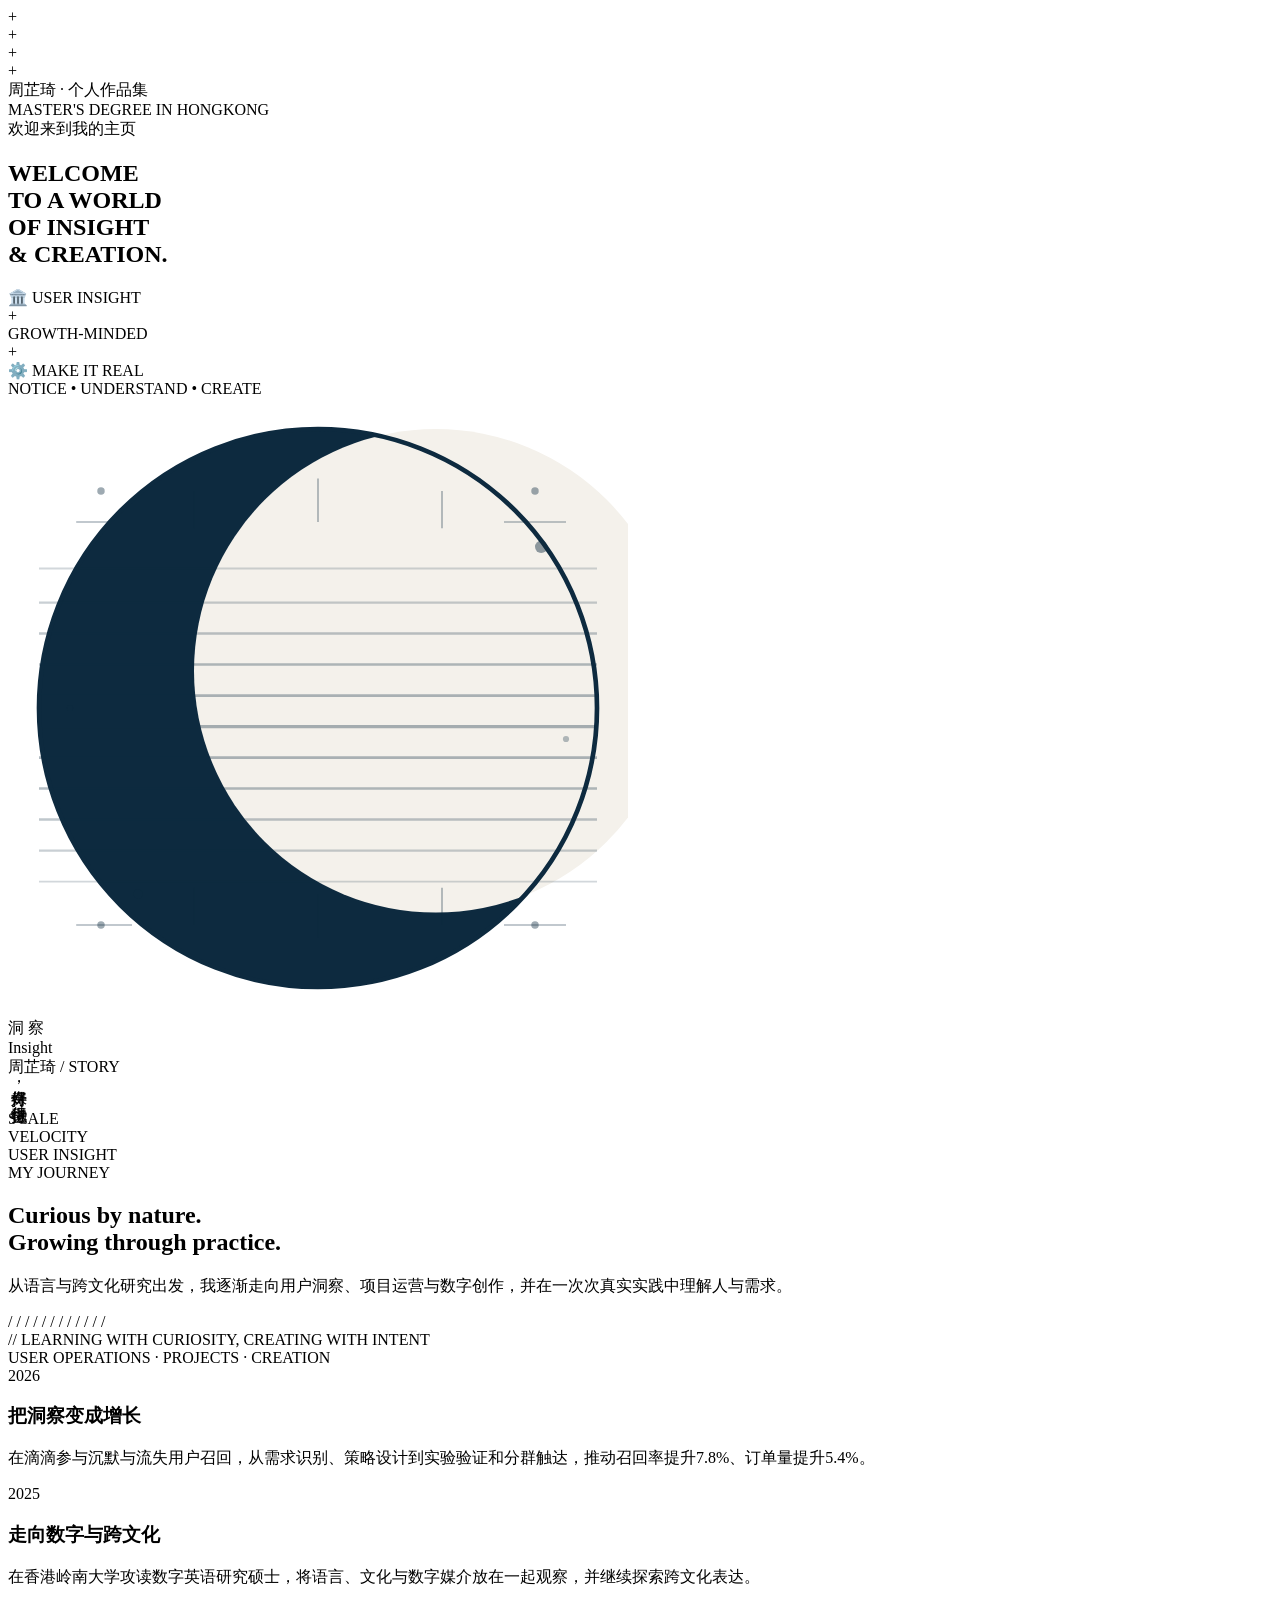
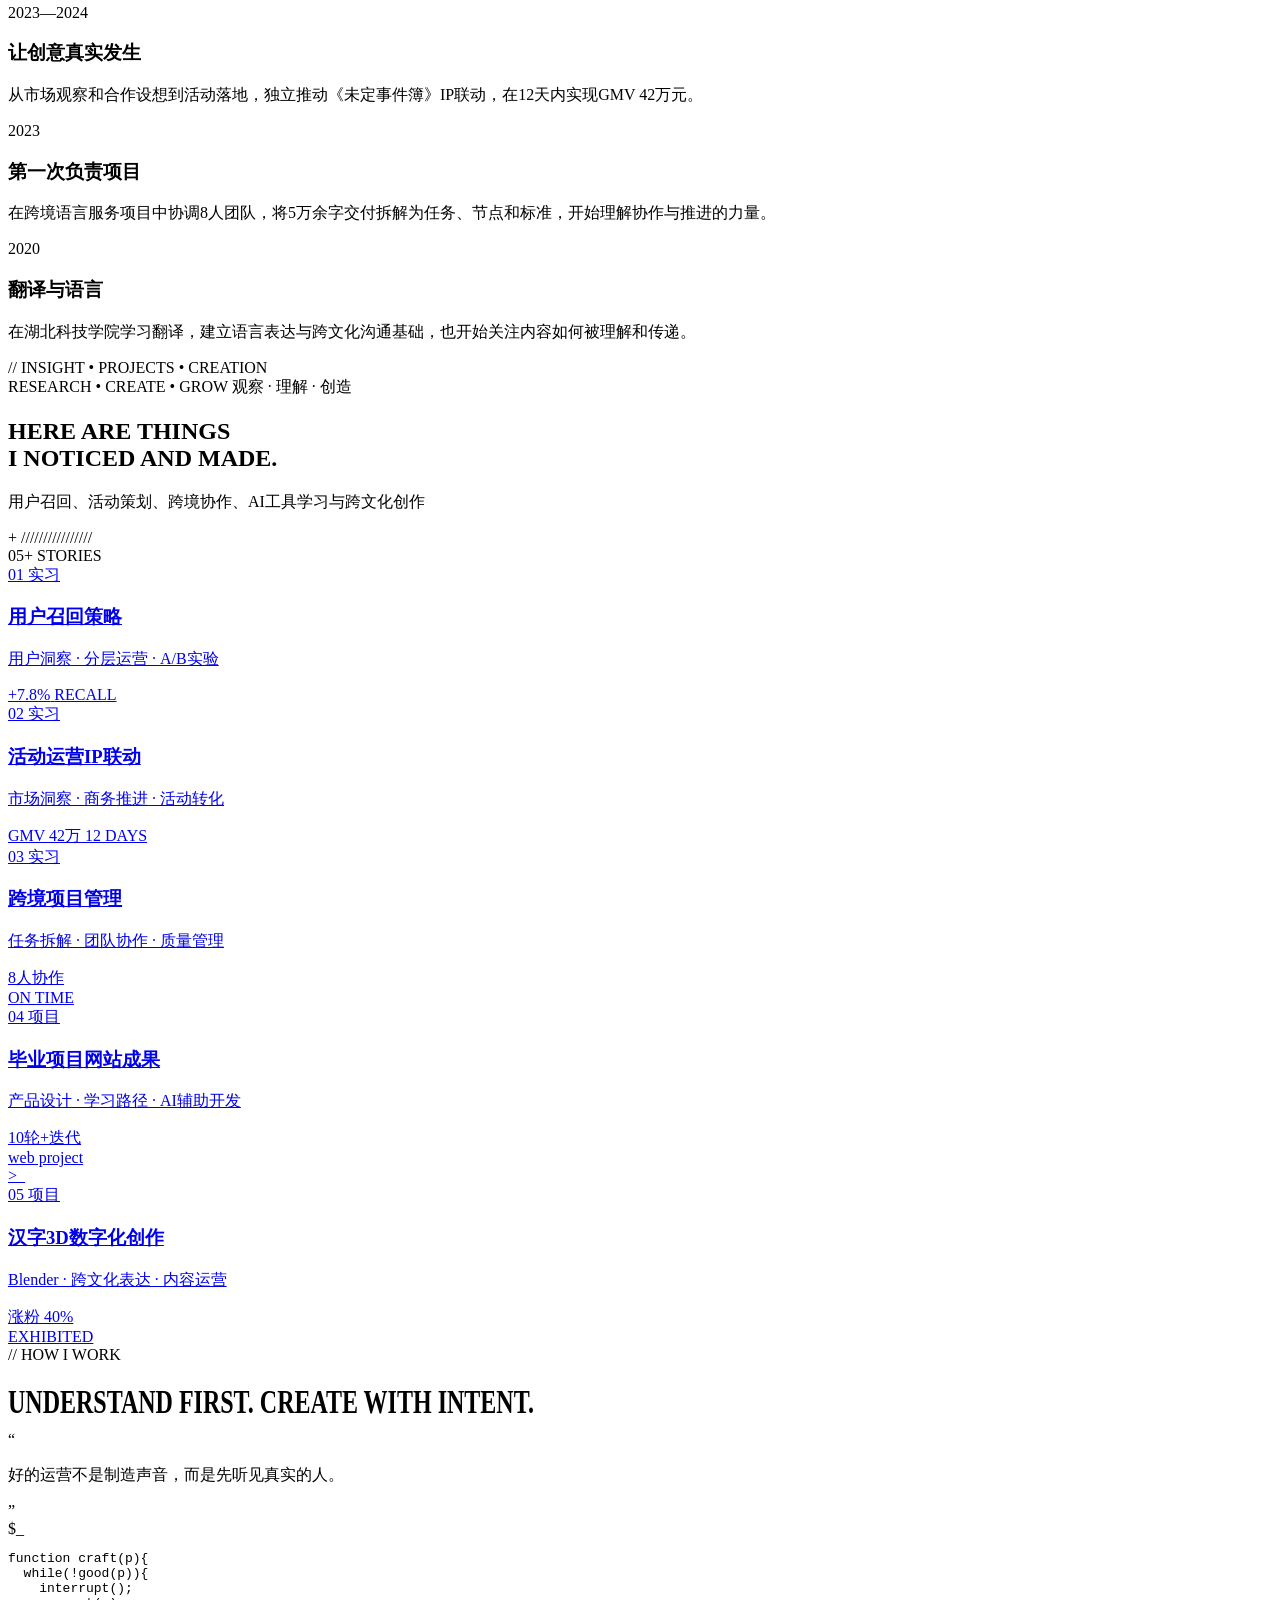
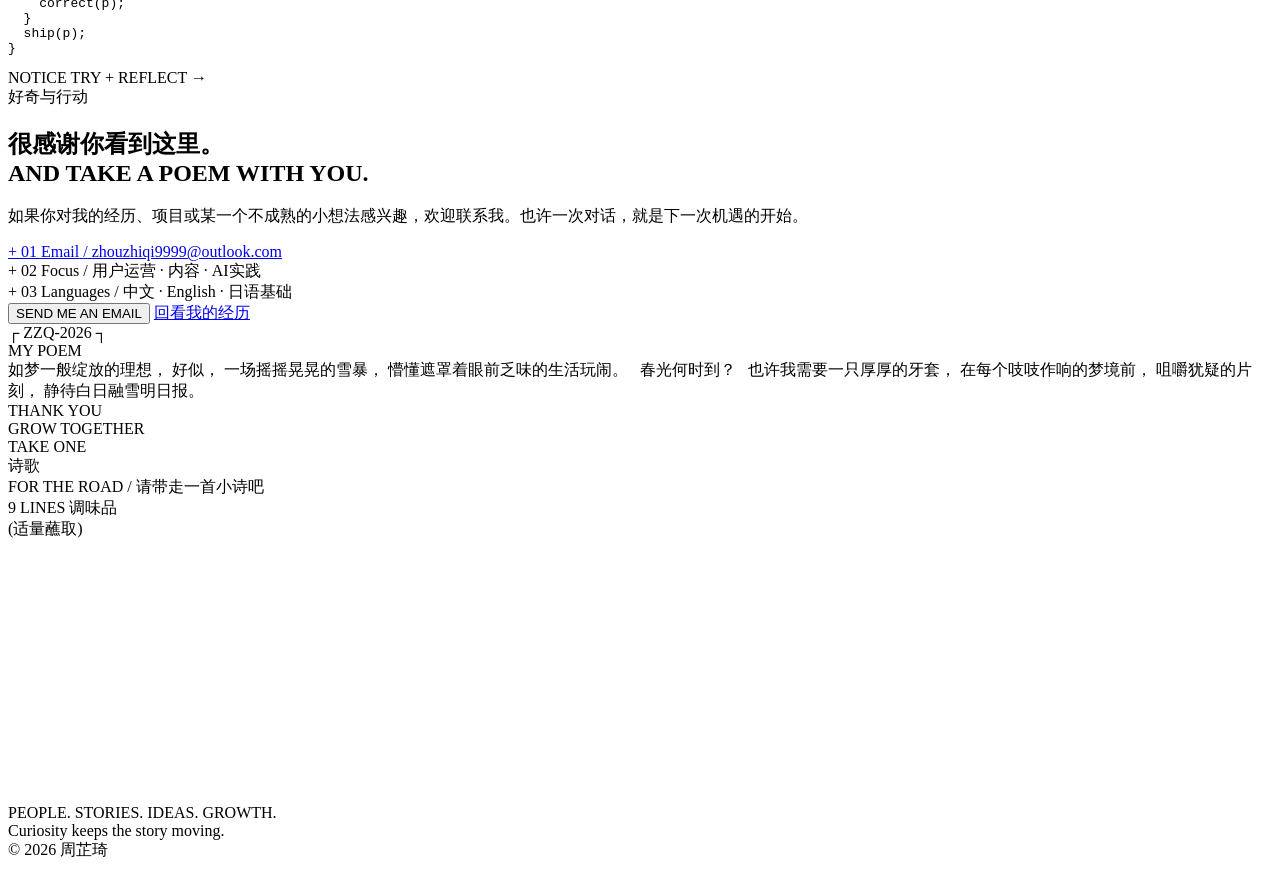
==== index.html @ 0348581f "Add files via upload" ====
﻿<!DOCTYPE html>
<html lang="en">
<head>
    <meta charset="UTF-8">
    <meta name="viewport" content="width=device-width, initial-scale=1.0">
    <title>周芷琦｜个人作品集</title>


    <link rel="stylesheet" href="assets/css/main.css">
</head>
<body class="bg-base text-ink font-mono antialiased overflow-x-hidden">

    <!-- Global Grid Overlay Elements (simulated) -->
    <div class="fixed inset-0 pointer-events-none z-50 overflow-hidden">
        <div class="absolute top-4 left-4 text-secondary/50 text-xs tracking-widest">+</div>
        <div class="absolute top-4 right-4 text-secondary/50 text-xs tracking-widest">+</div>
        <div class="absolute bottom-4 left-4 text-secondary/50 text-xs tracking-widest">+</div>
        <div class="absolute bottom-4 right-4 text-secondary/50 text-xs tracking-widest">+</div>
    </div>

    <!-- Main Container -->
    <main class="max-w-[1440px] mx-auto border-x border-grid relative">

        <!-- ================= HERO SECTION ================= -->
        <section class="relative border-b border-grid flex flex-col" style="min-height: 100vh; min-height: 100dvh;">
            <!-- Top Bar -->
            <header class="flex justify-between items-center py-3 px-6 border-b border-grid text-xs uppercase tracking-widest font-semibold text-ink/70">
                <div class="flex items-center gap-4">
                    <div class="w-3 h-3 bg-secondary"></div>
                    <span>周芷琦 · 个人作品集</span>
                </div>
                <div class="hidden md:flex items-center gap-4">
                    <span>MASTER'S DEGREE IN HONGKONG</span>
                </div>
            </header>

            <div class="flex-1 flex flex-col md:flex-row relative">
                <!-- Left Content -->
                <div class="w-full md:w-3/5 p-8 md:p-16 flex flex-col justify-center relative z-10">
                    <div class="text-accent font-semibold tracking-widest mb-6 border-b-2 border-secondary inline-block pb-1 self-start">
                        欢迎来到我的主页
                    </div>
                    
                    <h1 class="font-sans font-bold text-6xl md:text-7xl lg:text-8xl leading-[0.9] tracking-tight text-ink uppercase mb-8">
                        WELCOME<br>TO A WORLD<br>OF INSIGHT<br>&amp; CREATION.
                    </h1>
                    
                    <p class="text-sm md:text-base max-w-md leading-relaxed font-semibold mb-12">
                        
                    </p>

                    <!-- Stats Row -->
                    <div class="flex flex-wrap gap-4 text-xs font-semibold tracking-widest">
                        <!-- Stat 1 -->
                        <div class="flex items-center gap-2">
                            <div class="relative border border-grid p-3 flex flex-col items-center justify-center min-w-[100px]">
                                <div class="absolute -top-1 -left-1 w-2 h-2 border-t border-l border-ink"></div>
                                <div class="absolute -bottom-1 -right-1 w-2 h-2 border-b border-r border-ink"></div>
                                <span class="text-accent text-lg mb-1 block leading-none">🏛️</span>
                                <span>USER INSIGHT</span>
                            </div>
                            <span class="text-secondary">+</span>
                        </div>
                        <!-- Stat 2 -->
                        <div class="flex items-center gap-2">
                            <div class="relative border border-grid p-3 flex flex-col items-center justify-center min-w-[100px]">
                                <div class="absolute -top-1 -left-1 w-2 h-2 border-t border-l border-ink"></div>
                                <div class="absolute -bottom-1 -right-1 w-2 h-2 border-b border-r border-ink"></div>
                                <iconify-icon icon="solar:cpu-bolt-linear" class="text-accent text-xl mb-1"></iconify-icon>
                                <span>GROWTH-MINDED</span>
                            </div>
                            <span class="text-secondary">+</span>
                        </div>
                        <!-- Stat 3 -->
                        <div class="flex items-center gap-2">
                            <div class="relative border border-grid p-3 flex flex-col items-center justify-center min-w-[100px]">
                                <div class="absolute -top-1 -left-1 w-2 h-2 border-t border-l border-ink"></div>
                                <div class="absolute -bottom-1 -right-1 w-2 h-2 border-b border-r border-ink"></div>
                                <span class="text-accent text-lg mb-1 block leading-none">⚙️</span>
                                <span>MAKE IT REAL</span>
                            </div>
                        </div>
                    </div>
                </div>

                <!-- Right Visual Area (Simulated Illustration) -->
                <div class="w-full md:w-2/5 border-t md:border-t-0 md:border-l border-grid relative overflow-hidden bg-[url('[data-uri]')]">
                    <!-- Right Sidebar Text -->
                    <div class="absolute right-4 top-1/2 -translate-y-1/2 translate-x-1/2 rotate-90 text-xs font-semibold tracking-widest text-ink/50 hidden lg:flex gap-8 items-center whitespace-nowrap z-20">
                        <span>NOTICE</span> • <span>UNDERSTAND</span> • <span>CREATE</span>
                        <div class="w-2 h-2 bg-secondary/50 rotate-45"></div>
                    </div>

                    <!-- 藏蓝月亮 (SVG inline silhouette) -->
                    <div class="absolute inset-0 flex items-center justify-center p-8">
                        <svg xmlns="http://www.w3.org/2000/svg" viewBox="0 0 200 200" style="width: 620px; height: 620px; max-width: 95%; max-height: 90%; display: block;">
                            <!-- 月亮主体：深藏蓝圆形 -->
                            <circle cx="100" cy="100" r="90" fill="#0d2a3f"/>
                            <!-- 月牙缺口：奶白叠加制造剪影效果 -->
                            <circle cx="138" cy="88" r="78" fill="#f4f1eb"/>
                            <!-- 细描边 -->
                            <circle cx="100" cy="100" r="90" fill="none" stroke="#0d2a3f" stroke-width="1.5"/>

                            <!-- === 大量装饰结构线（更密、更有秩序） === -->
                            <!-- 横向主线（粗细分层） -->
                            <line x1="10" y1="55"  x2="190" y2="55"  stroke="#0d2a3f" stroke-width="0.6" opacity="0.18"/>
                            <line x1="10" y1="66"  x2="190" y2="66"  stroke="#0d2a3f" stroke-width="0.7" opacity="0.22"/>
                            <line x1="10" y1="76"  x2="190" y2="76"  stroke="#0d2a3f" stroke-width="0.8" opacity="0.26"/>
                            <line x1="10" y1="86"  x2="190" y2="86"  stroke="#0d2a3f" stroke-width="0.8" opacity="0.3"/>
                            <line x1="10" y1="96"  x2="190" y2="96"  stroke="#0d2a3f" stroke-width="0.9" opacity="0.32"/>
                            <line x1="10" y1="106" x2="190" y2="106" stroke="#0d2a3f" stroke-width="1.0" opacity="0.34"/>
                            <line x1="10" y1="116" x2="190" y2="116" stroke="#0d2a3f" stroke-width="0.9" opacity="0.32"/>
                            <line x1="10" y1="126" x2="190" y2="126" stroke="#0d2a3f" stroke-width="0.8" opacity="0.3"/>
                            <line x1="10" y1="136" x2="190" y2="136" stroke="#0d2a3f" stroke-width="0.8" opacity="0.26"/>
                            <line x1="10" y1="146" x2="190" y2="146" stroke="#0d2a3f" stroke-width="0.7" opacity="0.22"/>
                            <line x1="10" y1="156" x2="190" y2="156" stroke="#0d2a3f" stroke-width="0.6" opacity="0.18"/>

                            <!-- 短切线（打破横线单调，更有结构感） -->
                            <line x1="22"  y1="40"  x2="40"  y2="40"  stroke="#0d2a3f" stroke-width="0.6" opacity="0.25"/>
                            <line x1="160" y1="40"  x2="180" y2="40"  stroke="#0d2a3f" stroke-width="0.6" opacity="0.25"/>
                            <line x1="22"  y1="170" x2="40"  y2="170" stroke="#0d2a3f" stroke-width="0.6" opacity="0.25"/>
                            <line x1="160" y1="170" x2="180" y2="170" stroke="#0d2a3f" stroke-width="0.6" opacity="0.25"/>

                            <!-- 顶部小刻度 -->
                            <line x1="60"  y1="30"  x2="60"  y2="42"  stroke="#0d2a3f" stroke-width="0.6" opacity="0.3"/>
                            <line x1="100" y1="26"  x2="100" y2="40"  stroke="#0d2a3f" stroke-width="0.6" opacity="0.3"/>
                            <line x1="140" y1="30"  x2="140" y2="42"  stroke="#0d2a3f" stroke-width="0.6" opacity="0.3"/>

                            <!-- 底部小刻度 -->
                            <line x1="60"  y1="158" x2="60"  y2="170" stroke="#0d2a3f" stroke-width="0.6" opacity="0.3"/>
                            <line x1="100" y1="160" x2="100" y2="174" stroke="#0d2a3f" stroke-width="0.6" opacity="0.3"/>
                            <line x1="140" y1="158" x2="140" y2="170" stroke="#0d2a3f" stroke-width="0.6" opacity="0.3"/>

                            <!-- 角落小圆点 -->
                            <circle cx="30"  cy="30"  r="1.2" fill="#0d2a3f" opacity="0.4"/>
                            <circle cx="170" cy="30"  r="1.2" fill="#0d2a3f" opacity="0.4"/>
                            <circle cx="30"  cy="170" r="1.2" fill="#0d2a3f" opacity="0.4"/>
                            <circle cx="170" cy="170" r="1.2" fill="#0d2a3f" opacity="0.4"/>

                            <!-- 散落小星 -->
                            <circle cx="172" cy="48"  r="2"   fill="#0d2a3f" opacity="0.45"/>
                            <circle cx="42"  cy="160" r="1.5" fill="#0d2a3f" opacity="0.35"/>
                            <circle cx="20"  cy="100" r="1"   fill="#0d2a3f" opacity="0.3"/>
                            <circle cx="180" cy="110" r="1"   fill="#0d2a3f" opacity="0.3"/>
                        </svg>

                        <!-- Decorative stamp (洞察 / INSIGHT) -->
                        <div class="absolute bottom-12 right-12 border-2 border-accent p-2 bg-base rotate-12 flex flex-col items-center z-10">
                            <span class="text-accent font-sans text-4xl font-bold leading-none mb-1">洞</span>
                            <span class="text-accent font-sans text-4xl font-bold leading-none">察</span>
                            <div class="w-full border-t border-accent mt-2 pt-1 text-[10px] text-center text-secondary uppercase tracking-tighter">Insight</div>
                        </div>
                    </div>
                </div>
        </section>

        <!-- ================= STORY SECTION ================= -->
        <section class="relative border-b border-grid flex flex-col md:flex-row bg-[url('[data-uri]')]">
            
            <!-- Left Header (Vertical) -->
            <div class="hidden lg:flex w-24 border-r border-grid flex-col items-center py-12 relative z-10">
                <div class="w-4 h-4 bg-accent mb-8"></div>
                <div class="text-ink font-semibold tracking-widest text-sm transform -rotate-90 whitespace-nowrap mt-16">
                    周芷琦 / <span class="text-accent">STORY</span>
                </div>
                <!-- Vertical Japanese Text -->
                <div class="absolute left-6 top-64 text-accent font-sans font-bold text-xl tracking-widest" style="writing-mode: vertical-rl; text-orientation: upright;">
                    保持好奇，也保持行动。
                </div>
            </div>

            <!-- Main Content Area -->
            <div class="flex-1 flex flex-col lg:flex-row relative overflow-hidden">
                
                <!-- Huge Background Text (淡灰水印，置底) -->
                <div class="story-watermark absolute bottom-0 left-0 font-sans font-bold text-[15vw] leading-none whitespace-nowrap -mb-8">
                    SCALE<br>VELOCITY<br>USER INSIGHT
                </div>

                <!-- Left Text -->
                <div class="w-full lg:w-1/2 p-8 md:p-16 flex flex-col justify-start relative z-10">
                    <div class="text-secondary font-semibold tracking-widest mb-6 uppercase text-sm">
                        MY JOURNEY
                    </div>
                    <h2 class="font-sans font-bold text-5xl md:text-7xl lg:text-8xl leading-[0.9] tracking-tight text-ink mb-8">
                        Curious by nature.<br>Growing through practice.
                    </h2>
                    <p class="text-sm md:text-base max-w-sm leading-relaxed font-semibold mb-8 text-white">
                        从语言与跨文化研究出发，我逐渐走向用户洞察、项目运营与数字创作，并在一次次真实实践中理解人与需求。
                    </p>
                    <div class="text-secondary tracking-[0.5em] text-lg">
                        / / / / / / / / / / / /
                    </div>
                    
                    <div class="mt-auto pt-24 text-xs font-semibold tracking-widest text-ink/70 uppercase">
                        // LEARNING WITH CURIOSITY, CREATING WITH INTENT
                    </div>
                </div>

                <!-- Right Timeline -->
                <div class="w-full lg:w-1/2 border-t lg:border-t-0 lg:border-l border-grid p-8 md:p-16 relative z-10">
                    
                    <!-- Top Right Nav -->
                    <div class="absolute top-8 right-8 text-xs font-semibold uppercase tracking-widest text-ink/70 hidden md:flex items-center gap-4">
                        USER OPERATIONS · PROJECTS · CREATION
                        <div class="w-4 h-4 bg-secondary"></div>
                    </div>

                    <!-- Timeline Line -->
                    <div class="absolute left-[39px] md:left-[79px] top-16 bottom-16 w-px bg-grid"></div>

                    <div class="flex flex-col gap-12 mt-12 md:mt-0">
                        <!-- Item 1 -->
                        <div class="relative pl-12 md:pl-20">
                            <div class="absolute left-[-5px] md:left-[11px] top-1 w-3 h-3 rounded-full border-2 border-accent bg-base"></div>
                                                        <div class="text-accent text-xs font-semibold tracking-widest mb-1">2026</div>
                            <h3 class="font-sans font-bold text-2xl tracking-tight mb-2">把洞察变成增长</h3>
                            <p class="text-xs max-w-xs leading-relaxed text-ink/80">在滴滴参与沉默与流失用户召回，从需求识别、策略设计到实验验证和分群触达，推动召回率提升7.8%、订单量提升5.4%。</p>
                        </div>
                        
                        <!-- Item 2 -->
                        <div class="relative pl-12 md:pl-20">
                            <div class="absolute left-[-5px] md:left-[11px] top-1 w-3 h-3 rounded-full border-2 border-accent bg-base"></div>
                                                        <div class="text-secondary text-xs font-semibold tracking-widest mb-1">2025</div>
                            <h3 class="font-sans font-bold text-2xl tracking-tight mb-2">走向数字与跨文化</h3>
                            <p class="text-xs max-w-xs leading-relaxed text-ink/80">在香港岭南大学攻读数字英语研究硕士，将语言、文化与数字媒介放在一起观察，并继续探索跨文化表达。</p>
                        </div>

                        <!-- Item 3 -->
                        <div class="relative pl-12 md:pl-20">
                            <div class="absolute left-[-5px] md:left-[11px] top-1 w-3 h-3 rounded-full border-2 border-secondary bg-base"></div>
                                                        <div class="text-secondary text-xs font-semibold tracking-widest mb-1">2023—2024</div>
                            <h3 class="font-sans font-bold text-2xl tracking-tight mb-2">让创意真实发生</h3>
                            <p class="text-xs max-w-xs leading-relaxed text-ink/80">从市场观察和合作设想到活动落地，独立推动《未定事件簿》IP联动，在12天内实现GMV 42万元。</p>
                        </div>

                        <!-- Item 4 -->
                        <div class="relative pl-12 md:pl-20">
                            <div class="absolute left-[-5px] md:left-[11px] top-1 w-3 h-3 rounded-full border-2 border-secondary bg-base"></div>
                                                        <div class="text-secondary text-xs font-semibold tracking-widest mb-1">2023</div>
                            <h3 class="font-sans font-bold text-2xl tracking-tight mb-2">第一次负责项目</h3>
                            <p class="text-xs max-w-xs leading-relaxed text-ink/80">在跨境语言服务项目中协调8人团队，将5万余字交付拆解为任务、节点和标准，开始理解协作与推进的力量。</p>
                        </div>
                        
                        <!-- Item 5 -->
                        <div class="relative pl-12 md:pl-20 pb-8">
                            <div class="absolute left-[-5px] md:left-[11px] top-1 w-3 h-3 rounded-full border-2 border-secondary bg-base"></div>
                            <div class="absolute left-[0px] md:left-[16px] bottom-0 w-2 h-2 border-b border-r border-grid transform rotate-45"></div>
                                                        <div class="text-secondary text-xs font-semibold tracking-widest mb-1">2020</div>
                            <h3 class="font-sans font-bold text-2xl tracking-tight mb-2">翻译与语言</h3>
                            <p class="text-xs max-w-xs leading-relaxed text-ink/80">在湖北科技学院学习翻译，建立语言表达与跨文化沟通基础，也开始关注内容如何被理解和传递。</p>
                        </div>
                    </div>
                </div>
            </div>
        </section>

        <!-- ================= WORK SECTION ================= -->
        <section id="timeline" class="relative border-b border-grid flex flex-col p-8 md:p-16 overflow-hidden">
            
            <!-- Top Header -->
            <header class="flex justify-between items-center mb-12 text-xs font-semibold uppercase tracking-widest border-b border-grid pb-4">
                <div class="flex items-center gap-4">
                    <div class="w-3 h-3 bg-accent"></div>
                    <span>// INSIGHT • PROJECTS • CREATION</span>
                </div>
                <div class="hidden md:flex flex-col items-end gap-1">
                    <span>RESEARCH • CREATE • GROW</span>
                    <span class="text-[10px] tracking-normal">观察 · 理解 · 创造</span>
                </div>
            </header>

            <div class="flex flex-col lg:flex-row relative z-10">
                
                <!-- Title Area -->
                <div class="w-full lg:w-1/2 pr-8 mb-12 lg:mb-0">
                    <h2 class="font-sans font-bold text-6xl md:text-8xl leading-[0.85] tracking-tight text-ink uppercase mb-6 relative">
                        HERE ARE THINGS<br>I NOTICED AND MADE.
                    </h2>
                    <p class="text-sm font-semibold max-w-sm leading-relaxed mb-6">
                        用户召回、活动策划、跨境协作、AI工具学习与跨文化创作
                    </p>
                    <div class="text-accent tracking-[0.2em] text-sm font-bold">
                        + ////////////////
                    </div>
                </div>

                <!-- Giant Background Number (淡灰置底，水印效果) -->
                <div class="story-watermark absolute right-0 top-0 font-sans font-bold text-[20vw] leading-none uppercase tracking-tighter select-none pointer-events-none translate-x-1/4 -translate-y-1/4">
                    05+
                    <span class="block text-[8vw] mt-[-4vw]">STORIES</span>
                </div>

                <!-- Project List -->
                <div class="w-full lg:w-1/2 flex flex-col gap-4 relative z-20 pt-8">
                    
                    <!-- Project 1 -->
                    <a href="pages/project-01.html" class="block"><article class="flex border border-ink bg-base relative hover:-translate-y-1 transition-transform shadow-[4px_4px_0px_rgba(26,26,26,1)] hover:bg-grid/5 transition-colors cursor-pointer">
                        <!-- Number Tab -->
                        <div class="bg-accent text-onAccent flex flex-col items-center py-3 px-2 border-r border-ink w-12">
                            <span class="font-sans font-bold text-xl leading-none">01</span>
                            <span class="text-[8px] transform -rotate-90 mt-8 whitespace-nowrap tracking-widest opacity-80">实习</span>
                        </div>
                        <!-- Body -->
                        <div class="p-4 flex-1 flex items-center justify-between">
                            <div class="flex items-center gap-4">
                                <iconify-icon icon="solar:users-group-rounded-linear" class="text-accent text-4xl"></iconify-icon>
                                <div>
                                    <h3 class="text-accent font-sans font-bold text-base tracking-tight">用户召回策略</h3>
                                    <p class="text-accent text-xs font-semibold">用户洞察 · 分层运营 · A/B实验</p>
                                </div>
                            </div>
                            <!-- Badge -->
                            <div class="hidden sm:flex flex-col items-center justify-center border-2 border-dashed border-accent rounded-full w-16 h-16 text-accent bg-base z-10">
                                <span class="font-sans font-bold text-base leading-none">+7.8%</span>
                                <span class="text-[8px] tracking-widest mt-1">RECALL</span>
                            </div>
                        </div>
                    </article></a>

                    <!-- Project 2 -->
                    <a href="pages/project-02.html" class="block"><article class="flex border border-ink bg-base relative ml-0 sm:ml-12 hover:-translate-y-1 transition-transform shadow-[4px_4px_0px_rgba(26,26,26,1)] hover:bg-grid/5 transition-colors cursor-pointer">
                        <div class="bg-secondary text-onAccent flex flex-col items-center py-3 px-2 border-r border-ink w-12">
                            <span class="font-sans font-bold text-xl leading-none">02</span>
                            <span class="text-[8px] transform -rotate-90 mt-8 whitespace-nowrap tracking-widest opacity-80">实习</span>
                        </div>
                        <div class="p-4 flex-1 flex items-center justify-between">
                            <div class="flex items-center gap-4">
                                <div class="w-10 h-10 border-2 border-secondary grid grid-cols-3 gap-0.5 p-0.5">
                                    <div class="bg-secondary"></div><div class="bg-secondary"></div><div></div>
                                    <div class="bg-secondary"></div><div class="bg-secondary"></div><div class="bg-secondary"></div>
                                    <div></div><div class="bg-secondary"></div><div></div>
                                </div>
                                <div>
                                    <h3 class="text-secondary font-sans font-bold text-base tracking-tight">活动运营IP联动</h3>
                                    <p class="text-secondary text-xs font-semibold">市场洞察 · 商务推进 · 活动转化</p>
                                </div>
                            </div>
                            <!-- Badge -->
                            <div class="hidden sm:flex flex-col items-center justify-center border-2 border-dashed border-secondary rounded-full w-16 h-16 text-secondary bg-base z-10">
                                <span class="font-sans font-bold text-sm leading-none">GMV 42万</span>
                                <span class="text-[8px] tracking-widest mt-1">12 DAYS</span>
                            </div>
                        </div>
                    </article></a>

                    <!-- Project 3 -->
                    <a href="pages/project-03.html" class="block"><article class="flex border border-ink bg-base relative hover:-translate-y-1 transition-transform shadow-[4px_4px_0px_rgba(26,26,26,1)] hover:bg-grid/5 transition-colors cursor-pointer">
                        <div class="bg-[#0b3b8c] text-onAccent flex flex-col items-center py-3 px-2 border-r border-ink w-12">
                            <span class="font-sans font-bold text-xl leading-none">03</span>
                            <span class="text-[8px] transform -rotate-90 mt-8 whitespace-nowrap tracking-widest opacity-80">实习</span>
                        </div>
                        <div class="p-4 flex-1 flex items-center justify-between">
                            <div class="flex items-center gap-4">
                                <div class="relative">
                                    <iconify-icon icon="solar:monument-linear" class="text-[#0b3b8c] text-4xl"></iconify-icon>
                                </div>
                                <div>
                                    <h3 class="text-[#0b3b8c] font-sans font-bold text-base tracking-tight">跨境项目管理</h3>
                                    <p class="text-[#0b3b8c] text-xs font-semibold">任务拆解 · 团队协作 · 质量管理</p>
                                </div>
                            </div>
                            <!-- Badges -->
                            <div class="hidden sm:flex flex-col gap-1">
                                <div class="hidden sm:block border border-[#0b3b8c] text-[#0b3b8c] p-1 text-[10px] bg-base text-center">
                                    8人协作
                                </div>
                                <div class="hidden sm:block border border-[#0b3b8c] text-[#0b3b8c] p-1 text-[10px] bg-[#0b3b8c]/10 text-center font-semibold">
                                    ON TIME
                                </div>
                            </div>
                        </div>
                    </article></a>

                    <!-- Project 4 -->
                     <a href="pages/project-04.html" class="block"><article class="flex border border-ink bg-base relative ml-0 sm:ml-8 hover:-translate-y-1 transition-transform shadow-[4px_4px_0px_rgba(26,26,26,1)] hover:bg-grid/5 transition-colors cursor-pointer">
                        <div class="bg-accent text-onAccent flex flex-col items-center py-3 px-2 border-r border-ink w-12">
                            <span class="font-sans font-bold text-xl leading-none">04</span>
                            <span class="text-[8px] transform -rotate-90 mt-8 whitespace-nowrap tracking-widest opacity-80">项目</span>
                        </div>
                        <div class="p-4 flex-1 flex items-center justify-between">
                            <div class="flex items-center gap-4">
                                <iconify-icon icon="solar:box-minimalistic-linear" class="text-accent text-4xl"></iconify-icon>
                                <div>
                                    <h3 class="text-accent font-sans font-bold text-base tracking-tight">毕业项目网站成果</h3>
                                    <p class="text-accent text-xs font-semibold">产品设计 · 学习路径 · AI辅助开发</p>
                                </div>
                            </div>
                            <!-- Badges -->
                            <div class="hidden sm:flex flex-col gap-1">
                                <div class="hidden sm:flex border border-accent text-accent text-[10px] font-semibold bg-base">
                                    <div class="p-1 px-2 uppercase">10轮+迭代</div>
                                </div>
                                <div class="hidden sm:flex border border-accent text-accent text-[10px] font-semibold bg-base">
                                    <div class="p-1 px-2 uppercase">web project</div>
                                </div>
                                <div class="hidden sm:flex border border-accent text-accent divide-x divide-accent text-[10px] font-semibold bg-base">
                                    <div class="p-1 px-2 flex items-center bg-accent/10">>_</div>
                                </div>
                            </div>
                        </div>
                    </article></a>

                    <!-- Project 5 -->
                     <a href="pages/project-05.html" class="block"><article class="flex border border-ink bg-base relative hover:-translate-y-1 transition-transform shadow-[4px_4px_0px_rgba(26,26,26,1)] w-full sm:w-5/6 hover:bg-grid/5 transition-colors cursor-pointer">
                        <div class="bg-[#2b6b6b] text-onAccent flex flex-col items-center py-3 px-2 border-r border-ink w-12">
                            <span class="font-sans font-bold text-xl leading-none">05</span>
                            <span class="text-[8px] transform -rotate-90 mt-8 whitespace-nowrap tracking-widest opacity-80">项目</span>
                        </div>
                        <div class="p-4 flex-1 flex items-center justify-between">
                            <div class="flex items-center gap-4">
                                <div class="bg-[#2b6b6b] text-onAccent rounded-full w-10 h-10 flex items-center justify-center">
                                    <iconify-icon icon="solar:plane-linear" class="text-xl"></iconify-icon>
                                </div>
                                <div>
                                    <h3 class="text-[#2b6b6b] font-sans font-bold text-base tracking-tight">汉字3D数字化创作</h3>
                                    <p class="text-[#2b6b6b] text-xs font-semibold">Blender · 跨文化表达 · 内容运营</p>
                                </div>
                            </div>
                            <!-- Badges -->
                            <div class="hidden sm:flex flex-col gap-1">
                                <div class="hidden sm:flex border border-[#2b6b6b] text-[#2b6b6b] p-1 text-[10px] bg-base text-center font-semibold">
                                    涨粉 40%
                                </div>
                                <div class="hidden sm:flex border border-[#2b6b6b] text-[#2b6b6b] p-1 text-[10px] bg-[#2b6b6b]/10 text-center font-semibold">
                                    EXHIBITED
                                </div>
                            </div>
                        </div>
                    </article></a>
                </div>
            </div>
        </section>

        <!-- ================= PHILOSOPHY SECTION ================= -->
        <section class="relative border-b border-grid flex flex-col pt-16 overflow-hidden">
            
            <div class="px-8 md:px-16 relative z-10 flex flex-col items-center text-center">
                <div class="text-accent font-semibold tracking-widest mb-4 uppercase text-xs">
                    // HOW I WORK
                </div>
                
                <!-- Tall Headline Construction -->
                <div class="w-full flex justify-center mb-8">
                   <h2 class="font-sans font-bold text-6xl md:text-[8rem] leading-[0.8] tracking-tighter text-ink uppercase flex flex-col" style="transform: scaleY(1.4); transform-origin: top center;">
                        <span>UNDERSTAND FIRST.</span>
                        <span>CREATE WITH INTENT.</span>
                    </h2>
                </div>

                <div class="flex items-start gap-4 mt-16 md:mt-24 mb-16 max-w-xl text-left bg-base p-4 border border-grid border-dashed relative z-20 shadow-sm">
                    <span class="text-accent text-4xl font-sans font-bold leading-none select-none">“</span>
                    <p class="text-sm md:text-base font-semibold leading-relaxed pt-2 text-accent">
                        好的运营不是制造声音，而是先听见真实的人。
                    </p>
                    <span class="text-accent text-4xl font-sans font-bold leading-none self-end select-none">”</span>
                </div>
            </div>

            <!-- Visual Divider (simulating conveyor belt/factory) -->
            <div class="w-full h-32 border-y border-grid bg-grid/10 relative flex items-center justify-around overflow-hidden px-4 md:px-16">
                 <!-- Belt Elements -->
                 <div class="absolute left-0 right-0 top-1/2 h-px bg-ink/30 border-dashed border-b border-ink/30"></div>
                 <div class="absolute left-0 right-0 bottom-4 flex justify-between px-8 text-secondary">
                     <iconify-icon icon="solar:record-circle-linear"></iconify-icon>
                     <iconify-icon icon="solar:record-circle-linear"></iconify-icon>
                     <iconify-icon icon="solar:record-circle-linear"></iconify-icon>
                     <iconify-icon icon="solar:record-circle-linear"></iconify-icon>
                     <iconify-icon icon="solar:record-circle-linear"></iconify-icon>
                 </div>

                 <!-- Items on belt -->
                 <div class="w-20 h-20 bg-ink text-base flex items-center justify-center border-2 border-ink rounded-sm z-10 shadow-lg -rotate-6">
                     <span class="font-mono text-xl">$_</span>
                 </div>
                 <div class="w-24 h-28 bg-base text-ink flex items-center justify-center border border-ink z-10 shadow-lg p-2 text-[8px] rotate-3 text-left">
                     <pre><code>function craft(p){
  while(!good(p)){
    interrupt();
    correct(p);
  }
  ship(p);
}</code></pre>
                 </div>
                 <div class="w-24 h-24 bg-base border border-ink grid place-items-center z-10 shadow-lg -rotate-2 relative">
                     <div class="absolute inset-0 bg-[url('[data-uri]')]"></div>
                     <iconify-icon icon="solar:pen-linear" class="text-secondary text-3xl relative z-10"></iconify-icon>
                 </div>
                 <div class="w-32 h-40 bg-base border-2 border-ink z-10 shadow-lg rotate-6 flex flex-col p-4 relative">
                     <span class="text-ink font-sans font-bold text-lg mb-2">NOTICE</span>
                     <span class="text-ink font-sans font-bold text-lg mb-2">TRY <span class="text-secondary">+</span></span>
                     <span class="text-ink font-sans font-bold text-lg">REFLECT <span class="text-accent">→</span></span>
                     <div class="absolute right-2 top-2 text-accent text-xs transform rotate-90 origin-right">好奇与行动</div>
                 </div>
            </div>

            <!-- Principles Grid -->
            
        </section>

        <!-- ================= FOOTER / CTA SECTION ================= -->
        <section class="relative flex flex-col flex-1 bg-[url('[data-uri]')]">
            
            <header class="flex justify-between items-center py-4 px-6 border-b border-grid text-xs font-semibold uppercase tracking-widest text-ink/70">
                <div class="flex items-center gap-4">
                    <div class="w-3 h-3 bg-secondary"></div>
                    
                </div>
                <iconify-icon icon="solar:target-linear" class="text-base text-ink"></iconify-icon>
            </header>

            <div class="flex flex-col lg:flex-row flex-1 p-8 md:p-16 relative">
                
                <!-- Left Content -->
                <div class="w-full lg:w-1/2 flex flex-col justify-center relative z-20">
                    <h2 class="font-sans font-bold text-5xl md:text-7xl lg:text-8xl leading-[0.9] tracking-tight mb-8">
                        <span class="text-ink">很感谢你看到这里。</span><br>
                        <span class="text-accent">AND TAKE A POEM WITH YOU.</span>
                    </h2>
                    
                    <p class="text-sm font-semibold max-w-md leading-relaxed mb-12">
                        如果你对我的经历、项目或某一个不成熟的小想法感兴趣，欢迎联系我。也许一次对话，就是下一次机遇的开始。
                    </p>

                    <!-- Terminal-like Links List -->
                    <div class="flex flex-col border-y border-grid py-4 mb-12 w-full max-w-md">
                        
                        <a href="mailto:zhouzhiqi9999@outlook.com" class="flex items-center group py-3 border-b border-grid/50 hover:bg-grid/5 transition-colors">
                            <span class="text-secondary w-8">+</span>
                            <span class="text-secondary font-sans font-bold w-12">01</span>
                            <span class="w-32 font-semibold">Email</span>
                            <span class="text-ink/30 px-4">/</span>
                            <span class="text-secondary font-semibold group-hover:text-accent transition-colors flex-1">zhouzhiqi9999@outlook.com</span>
                            <iconify-icon icon="solar:arrow-right-up-linear" class="ml-auto text-ink/50 group-hover:text-accent"></iconify-icon>
                        </a>
                        
                        <div class="flex items-center py-3 border-b border-grid/50">
                            <span class="text-secondary w-8">+</span>
                            <span class="text-secondary font-sans font-bold w-12">02</span>
                            <span class="w-32 font-semibold">Focus</span>
                            <span class="text-ink/30 px-4">/</span>
                            <span class="text-secondary font-semibold flex-1">用户运营 · 内容 · AI实践</span>
                        </div>

                        <div class="flex items-center py-3">
                            <span class="text-secondary w-8">+</span>
                            <span class="text-secondary font-sans font-bold w-12">03</span>
                            <span class="w-32 font-semibold">Languages</span>
                            <span class="text-ink/30 px-4">/</span>
                            <span class="text-secondary font-semibold flex-1">中文 · English · 日语基础</span>
                        </div>

                    </div>

                    <!-- CTA Actions -->
                    <div class="flex flex-col sm:flex-row items-center gap-8">
                        <button class="bg-accent text-onAccent px-8 py-4 font-sans font-bold tracking-widest text-sm hover:bg-ink transition-colors flex items-center gap-4 group w-full sm:w-auto justify-center">
                            SEND ME AN EMAIL
                            <iconify-icon icon="solar:arrow-right-linear" class="text-xl group-hover:translate-x-1 transition-transform"></iconify-icon>
                        </button>
                        <a href="#timeline" class="text-ink font-semibold tracking-wide border-b-2 border-accent pb-1 hover:text-accent transition-colors flex items-center gap-2">
                            回看我的经历
                            <iconify-icon icon="solar:arrow-right-up-linear"></iconify-icon>
                        </a>
                    </div>
                </div>

                <!-- Right Visuals (Simulated Graphic Composition) -->
                <div class="group w-full lg:w-1/2 flex items-end justify-end mt-16 lg:mt-0 relative z-10" style="min-height: 480px;">
                    
                    <div class="absolute top-0 right-0 border border-grid p-4 text-[10px] text-ink/50 tracking-widest hidden lg:block">
                        ┌ ZZQ-2026 ┐
                    </div>

                    <!-- Receipt Placeholder (彩蛋：默认藏在 carton 底下，hover 时滑出) -->
                    <div class="poem-easter-egg w-48 bg-[#fdfaf5] border border-ink shadow-sm p-4 absolute flex flex-col text-[10px] uppercase font-mono">
                         <div class="text-center font-bold border-b border-dashed border-ink pb-2 mb-4">MY POEM</div>
                         <div class="flex flex-col gap-y-1 text-[10px] uppercase font-mono leading-snug mb-4 text-left">
                            <span>如梦一般绽放的理想，</span>
                            <span>好似，</span>
                            <span>一场摇摇晃晃的雪暴，</span>
                            <span>懵懂遮罩着眼前乏味的生活玩闹。</span>
                            <span>&nbsp;</span>
                            <span>春光何时到？</span>
                            <span>&nbsp;</span>
                            <span>也许我需要一只厚厚的牙套，</span>
                            <span>在每个吱吱作响的梦境前，</span>
                            <span>咀嚼犹疑的片刻，</span>
                            <span>静待白日融雪明日报。</span>
                        </div>
                         <div class="text-center text-[8px] leading-tight opacity-70">
                             THANK YOU<br>GROW TOGETHER
                         </div>
                    </div>

                    <!-- Tea Carton Placeholder Box (贴右，盖住 receipt 彩蛋) -->
                    <div class="w-64 h-96 border-2 border-ink bg-[#e6ded3] relative shadow-[-10px_10px_0px_rgba(26,26,26,0.1)] flex flex-col items-center justify-start p-6 rotate-2 z-30 mr-8">
                         <!-- Top folds -->
                         <div class="absolute -top-6 left-[-2px] right-[-2px] h-6 border-2 border-ink bg-[#e6ded3] transform origin-bottom skew-x-[20deg] border-b-0"></div>
                         
                         <div class="text-xs font-bold tracking-widest uppercase border border-ink px-2 py-1 bg-base inline-flex items-center gap-1 mb-4">
                             <iconify-icon icon="solar:arrow-left-linear"></iconify-icon> TAKE ONE
                         </div>
                         <div class="font-sans font-bold text-5xl text-[#2c3e2e] tracking-tighter mb-2">诗歌</div>
                         <div class="text-[10px] font-bold tracking-widest uppercase text-[#2c3e2e] border-b border-[#2c3e2e] pb-1 w-full text-center mb-8">
                             FOR THE ROAD / 请带走一首小诗吧
                         </div>
                         
                         <!-- Simulated illustration circle -->
                         <div class="w-32 h-32 rounded-full border border-ink flex items-center justify-center relative overflow-hidden mb-auto mt-4">
                             <div class="absolute bottom-0 w-full h-1/2 bg-secondary/10"></div>
                             <div class="w-16 h-16 rounded-full bg-accent relative z-10 -mt-8"></div>
                         </div>
                         
                         <div class="w-full flex justify-between items-end border-t border-ink pt-2 text-[10px]">
                             <span>9 LINES</span>
                             <span class="border border-ink p-1">调味品<br>(适量蘸取)</span>
                         </div>
                    </div>

                </div>
            </div>

            <!-- Absolute Bottom Footer -->
            <footer class="border-t border-grid py-4 px-6 flex justify-between items-center text-[10px] font-semibold uppercase tracking-widest text-ink bg-base z-30">
                <div class="flex items-center gap-2">
                    <div class="w-2 h-2 bg-secondary"></div>
                    <span>PEOPLE. STORIES. IDEAS. GROWTH.</span>
                </div>
                <div class="hidden sm:block text-accent">
                    Curiosity keeps the story moving.
                </div>
                <div class="flex items-center gap-4">
                    <span>© 2026 周芷琦</span>
                    <div class="w-2 h-2 bg-secondary"></div>
                </div>
            </footer>
        </section>

    </main>

    
    <script src="assets/js/iconify.js"></script>
    <script src="assets/js/tailwind-config.js"></script>
    
    <script>
        // main.js — 页面交互逻辑留在这里（比如导航跳转、二级页面加载）
    </script>
    <script src="assets/js/vendor.js"></script>
</body>
</html>
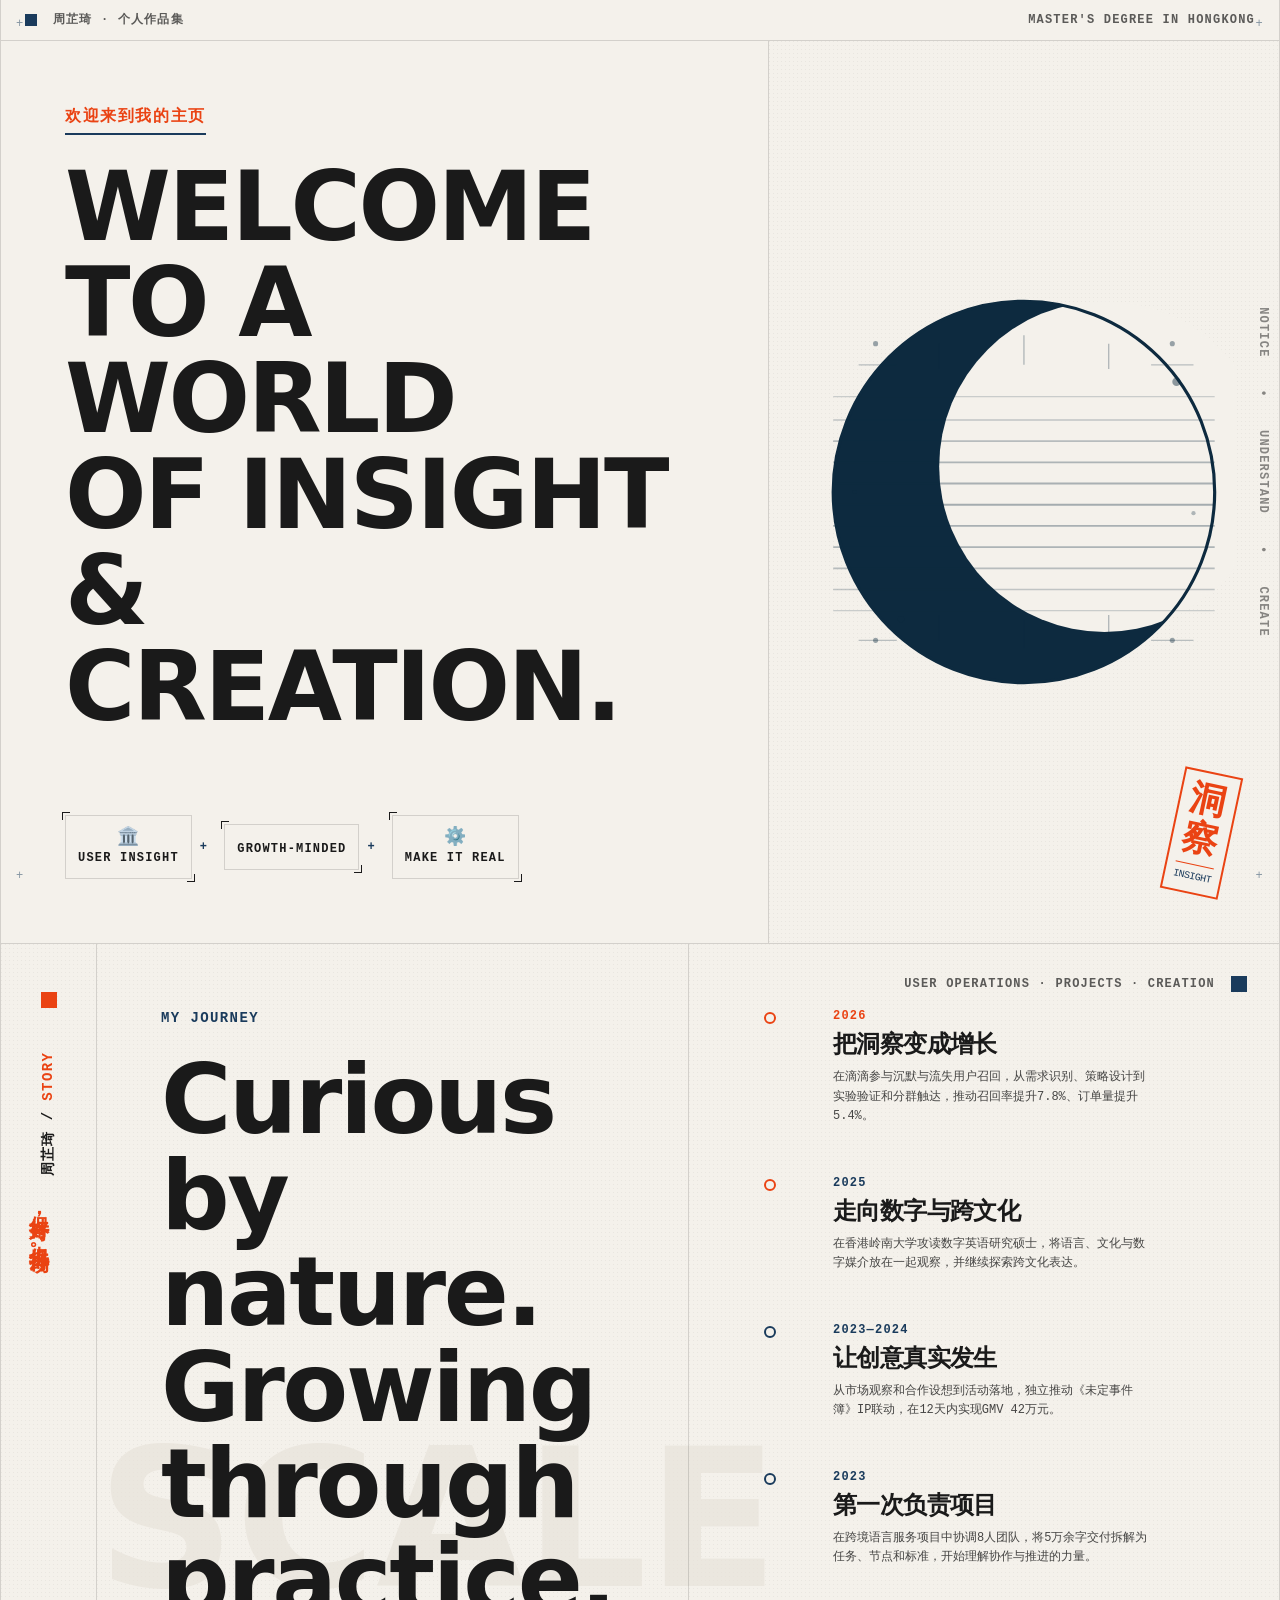
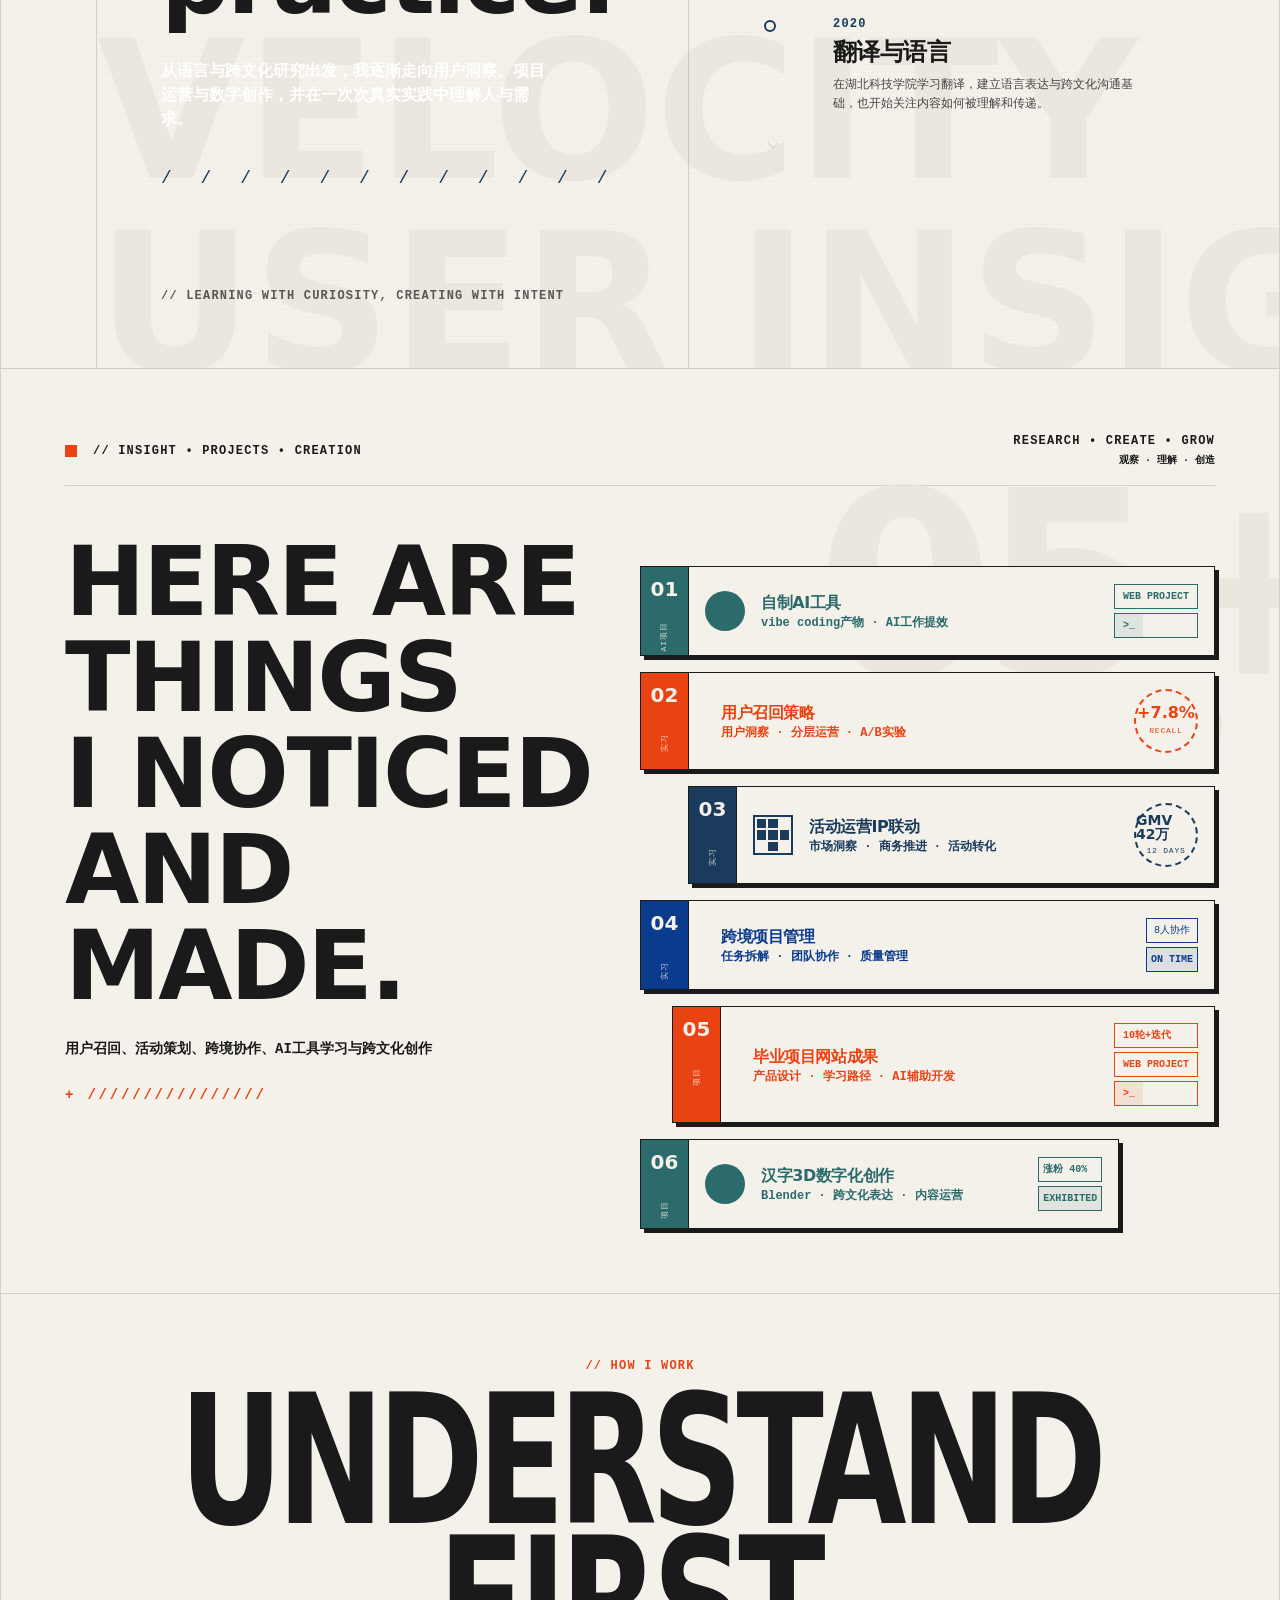
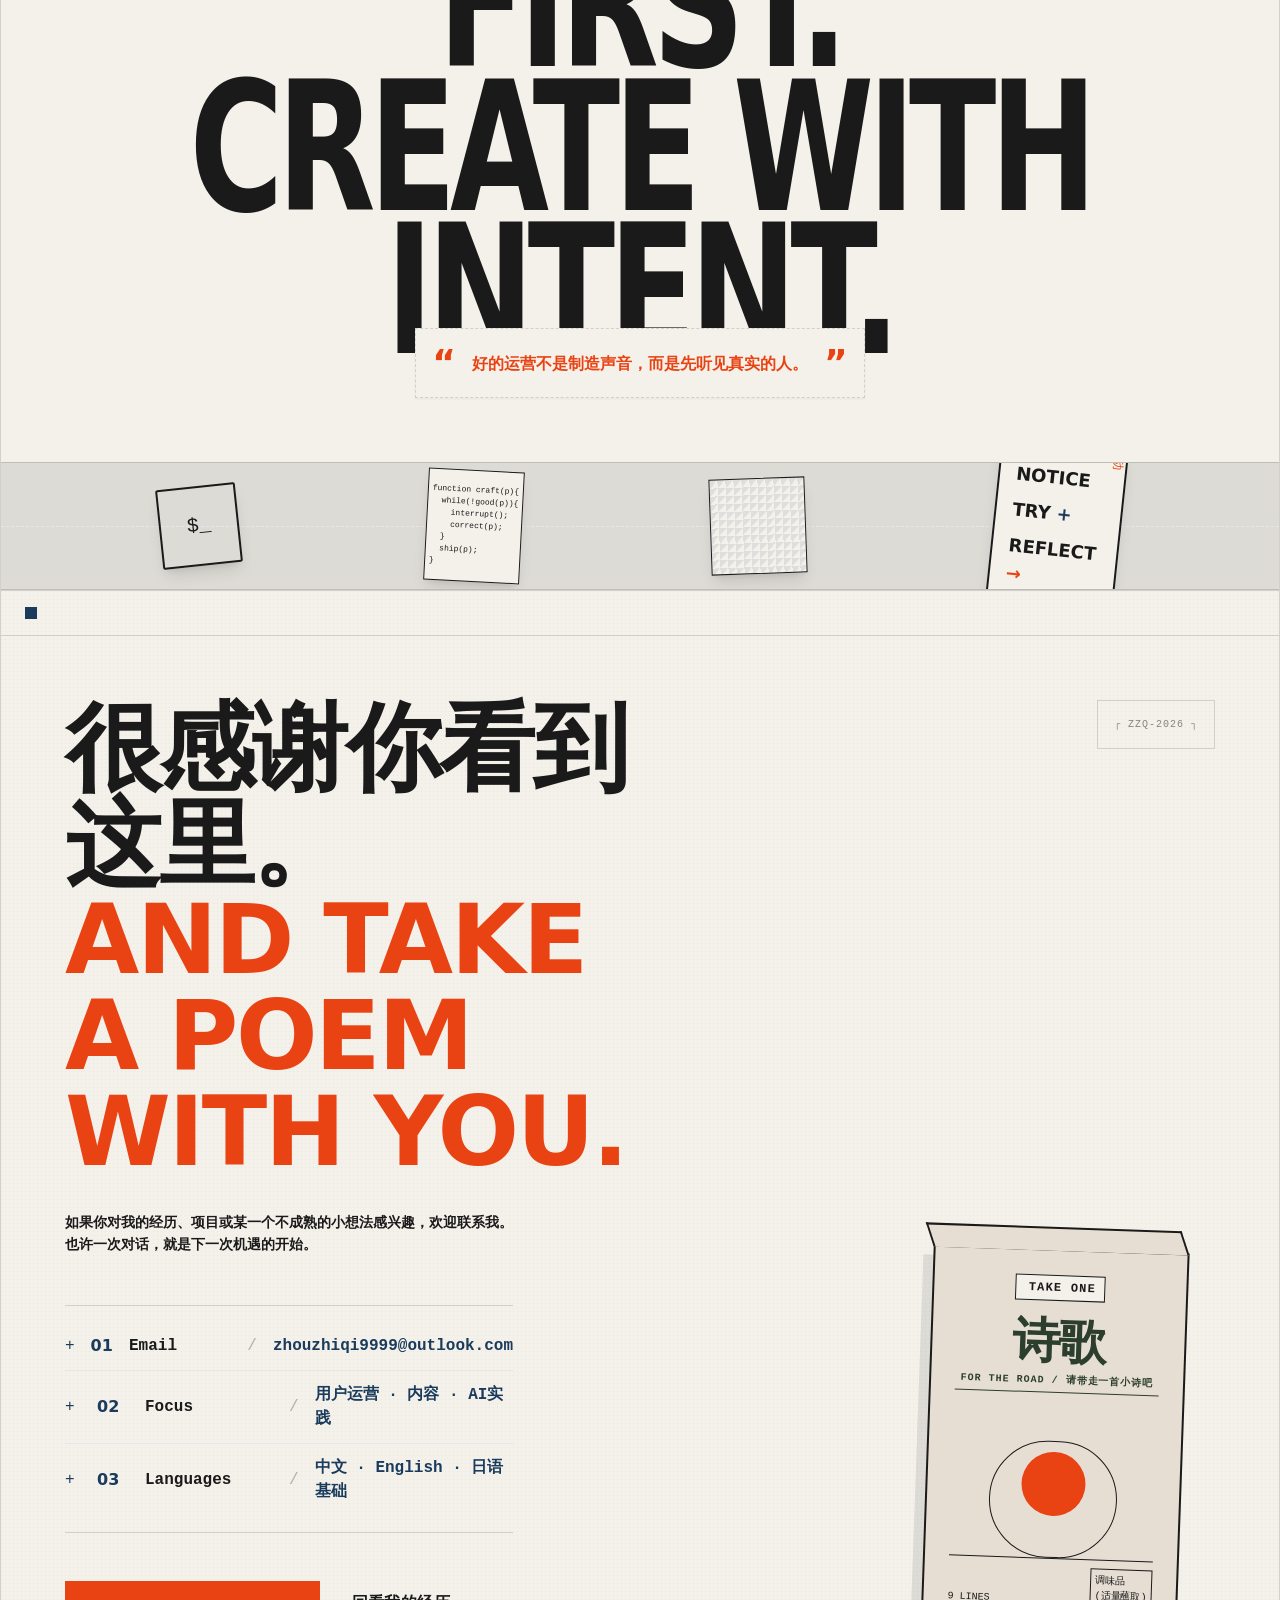
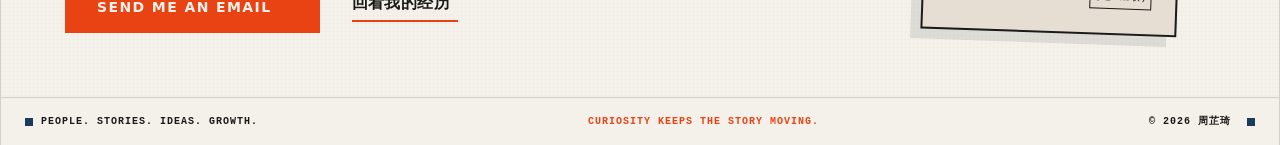
==== commit 345ded2c: "feat: add AI project card to portfolio" ====
--- a/index.html
+++ b/index.html
@@ -1,5 +1,5 @@
 ﻿<!DOCTYPE html>
-<html lang="en">
+<html lang="zh-CN">
 <head>
     <meta charset="UTF-8">
     <meta name="viewport" content="width=device-width, initial-scale=1.0">
@@ -297,8 +297,38 @@
                     <!-- Project 1 -->
                     <a href="pages/project-01.html" class="block"><article class="flex border border-ink bg-base relative hover:-translate-y-1 transition-transform shadow-[4px_4px_0px_rgba(26,26,26,1)] hover:bg-grid/5 transition-colors cursor-pointer">
                         <!-- Number Tab -->
+                        <div class="bg-[#2b6b6b] text-onAccent flex flex-col items-center py-3 px-2 border-r border-ink w-12">
+                            <span class="font-sans font-bold text-xl leading-none">01</span>
+                            <span class="text-[8px] transform -rotate-90 mt-8 whitespace-nowrap tracking-widest opacity-80">AI项目</span>
+                        </div>
+                        <!-- Body -->
+                        <div class="p-4 flex-1 flex items-center justify-between">
+                            <div class="flex items-center gap-4">
+                                <div class="bg-[#2b6b6b] text-onAccent rounded-full w-10 h-10 flex items-center justify-center">
+                                    <iconify-icon icon="solar:magic-stick-3-linear" class="text-xl"></iconify-icon>
+                                </div>
+                                <div>
+                                    <h3 class="text-[#2b6b6b] font-sans font-bold text-base tracking-tight">自制AI工具</h3>
+                                    <p class="text-[#2b6b6b] text-xs font-semibold">vibe coding产物 · AI工作提效</p>
+                                </div>
+                            </div>
+                            <!-- Badges -->
+                            <div class="hidden sm:flex flex-col gap-1">
+                                <div class="hidden sm:flex border border-[#2b6b6b] text-[#2b6b6b] text-[10px] font-semibold bg-base">
+                                    <div class="p-1 px-2 uppercase">WEB PROJECT</div>
+                                </div>
+                                <div class="hidden sm:flex border border-[#2b6b6b] text-[#2b6b6b] text-[10px] font-semibold bg-base">
+                                    <div class="p-1 px-2 flex items-center bg-[#2b6b6b]/10">>_</div>
+                                </div>
+                            </div>
+                        </div>
+                    </article></a>
+
+                    <!-- Project 2 -->
+                    <a href="pages/project-02.html" class="block"><article class="flex border border-ink bg-base relative hover:-translate-y-1 transition-transform shadow-[4px_4px_0px_rgba(26,26,26,1)] hover:bg-grid/5 transition-colors cursor-pointer">
+                        <!-- Number Tab -->
                         <div class="bg-accent text-onAccent flex flex-col items-center py-3 px-2 border-r border-ink w-12">
-                            <span class="font-sans font-bold text-xl leading-none">01</span>
+                            <span class="font-sans font-bold text-xl leading-none">02</span>
                             <span class="text-[8px] transform -rotate-90 mt-8 whitespace-nowrap tracking-widest opacity-80">实习</span>
                         </div>
                         <!-- Body -->
@@ -318,10 +348,10 @@
                         </div>
                     </article></a>
 
-                    <!-- Project 2 -->
-                    <a href="pages/project-02.html" class="block"><article class="flex border border-ink bg-base relative ml-0 sm:ml-12 hover:-translate-y-1 transition-transform shadow-[4px_4px_0px_rgba(26,26,26,1)] hover:bg-grid/5 transition-colors cursor-pointer">
+                    <!-- Project 3 -->
+                    <a href="pages/project-03.html" class="block"><article class="flex border border-ink bg-base relative ml-0 sm:ml-12 hover:-translate-y-1 transition-transform shadow-[4px_4px_0px_rgba(26,26,26,1)] hover:bg-grid/5 transition-colors cursor-pointer">
                         <div class="bg-secondary text-onAccent flex flex-col items-center py-3 px-2 border-r border-ink w-12">
-                            <span class="font-sans font-bold text-xl leading-none">02</span>
+                            <span class="font-sans font-bold text-xl leading-none">03</span>
                             <span class="text-[8px] transform -rotate-90 mt-8 whitespace-nowrap tracking-widest opacity-80">实习</span>
                         </div>
                         <div class="p-4 flex-1 flex items-center justify-between">
@@ -344,10 +374,10 @@
                         </div>
                     </article></a>
 
-                    <!-- Project 3 -->
-                    <a href="pages/project-03.html" class="block"><article class="flex border border-ink bg-base relative hover:-translate-y-1 transition-transform shadow-[4px_4px_0px_rgba(26,26,26,1)] hover:bg-grid/5 transition-colors cursor-pointer">
+                    <!-- Project 4 -->
+                    <a href="pages/project-04.html" class="block"><article class="flex border border-ink bg-base relative hover:-translate-y-1 transition-transform shadow-[4px_4px_0px_rgba(26,26,26,1)] hover:bg-grid/5 transition-colors cursor-pointer">
                         <div class="bg-[#0b3b8c] text-onAccent flex flex-col items-center py-3 px-2 border-r border-ink w-12">
-                            <span class="font-sans font-bold text-xl leading-none">03</span>
+                            <span class="font-sans font-bold text-xl leading-none">04</span>
                             <span class="text-[8px] transform -rotate-90 mt-8 whitespace-nowrap tracking-widest opacity-80">实习</span>
                         </div>
                         <div class="p-4 flex-1 flex items-center justify-between">
@@ -372,10 +402,10 @@
                         </div>
                     </article></a>
 
-                    <!-- Project 4 -->
-                     <a href="pages/project-04.html" class="block"><article class="flex border border-ink bg-base relative ml-0 sm:ml-8 hover:-translate-y-1 transition-transform shadow-[4px_4px_0px_rgba(26,26,26,1)] hover:bg-grid/5 transition-colors cursor-pointer">
+                    <!-- Project 5 -->
+                     <a href="pages/project-05.html" class="block"><article class="flex border border-ink bg-base relative ml-0 sm:ml-8 hover:-translate-y-1 transition-transform shadow-[4px_4px_0px_rgba(26,26,26,1)] hover:bg-grid/5 transition-colors cursor-pointer">
                         <div class="bg-accent text-onAccent flex flex-col items-center py-3 px-2 border-r border-ink w-12">
-                            <span class="font-sans font-bold text-xl leading-none">04</span>
+                            <span class="font-sans font-bold text-xl leading-none">05</span>
                             <span class="text-[8px] transform -rotate-90 mt-8 whitespace-nowrap tracking-widest opacity-80">项目</span>
                         </div>
                         <div class="p-4 flex-1 flex items-center justify-between">
@@ -401,10 +431,10 @@
                         </div>
                     </article></a>
 
-                    <!-- Project 5 -->
-                     <a href="pages/project-05.html" class="block"><article class="flex border border-ink bg-base relative hover:-translate-y-1 transition-transform shadow-[4px_4px_0px_rgba(26,26,26,1)] w-full sm:w-5/6 hover:bg-grid/5 transition-colors cursor-pointer">
+                    <!-- Project 6 -->
+                     <a href="pages/project-06.html" class="block"><article class="flex border border-ink bg-base relative hover:-translate-y-1 transition-transform shadow-[4px_4px_0px_rgba(26,26,26,1)] w-full sm:w-5/6 hover:bg-grid/5 transition-colors cursor-pointer">
                         <div class="bg-[#2b6b6b] text-onAccent flex flex-col items-center py-3 px-2 border-r border-ink w-12">
-                            <span class="font-sans font-bold text-xl leading-none">05</span>
+                            <span class="font-sans font-bold text-xl leading-none">06</span>
                             <span class="text-[8px] transform -rotate-90 mt-8 whitespace-nowrap tracking-widest opacity-80">项目</span>
                         </div>
                         <div class="p-4 flex-1 flex items-center justify-between">
@@ -648,4 +678,4 @@
     </script>
     <script src="assets/js/vendor.js"></script>
 </body>
-</html>+</html>
--- a/assets/css/main.css
+++ b/assets/css/main.css
@@ -0,0 +1,714 @@
+﻿
+/* cyrillic-ext */
+@font-face {
+  font-family: 'Inter';
+  font-style: normal;
+  font-weight: 400;
+  font-display: swap;
+  src: url([data-uri]) format('woff2');
+  unicode-range: U+0460-052F, U+1C80-1C8A, U+20B4, U+2DE0-2DFF, U+A640-A69F, U+FE2E-FE2F;
+}
+/* cyrillic */
+@font-face {
+  font-family: 'Inter';
+  font-style: normal;
+  font-weight: 400;
+  font-display: swap;
+  src: url([data-uri]) format('woff2');
+  unicode-range: U+0301, U+0400-045F, U+0490-0491, U+04B0-04B1, U+2116;
+}
+/* greek-ext */
+@font-face {
+  font-family: 'Inter';
+  font-style: normal;
+  font-weight: 400;
+  font-display: swap;
+  src: url([data-uri]) format('woff2');
+  unicode-range: U+1F00-1FFF;
+}
+/* greek */
+@font-face {
+  font-family: 'Inter';
+  font-style: normal;
+  font-weight: 400;
+  font-display: swap;
+  src: url([data-uri]) format('woff2');
+  unicode-range: U+0370-0377, U+037A-037F, U+0384-038A, U+038C, U+038E-03A1, U+03A3-03FF;
+}
+/* vietnamese */
+@font-face {
+  font-family: 'Inter';
+  font-style: normal;
+  font-weight: 400;
+  font-display: swap;
+  src: url([data-uri]) format('woff2');
+  unicode-range: U+0102-0103, U+0110-0111, U+0128-0129, U+0168-0169, U+01A0-01A1, U+01AF-01B0, U+0300-0301, U+0303-0304, U+0308-0309, U+0323, U+0329, U+1EA0-1EF9, U+20AB;
+}
+/* latin-ext */
+@font-face {
+  font-family: 'Inter';
+  font-style: normal;
+  font-weight: 400;
+  font-display: swap;
+  src: url([data-uri]) format('woff2');
+  unicode-range: U+0100-02BA, U+02BD-02C5, U+02C7-02CC, U+02CE-02D7, U+02DD-02FF, U+0304, U+0308, U+0329, U+1D00-1DBF, U+1E00-1E9F, U+1EF2-1EFF, U+2020, U+20A0-20AB, U+20AD-20C0, U+2113, U+2C60-2C7F, U+A720-A7FF;
+}
+/* latin */
+@font-face {
+  font-family: 'Inter';
+  font-style: normal;
+  font-weight: 400;
+  font-display: swap;
+  src: url([data-uri]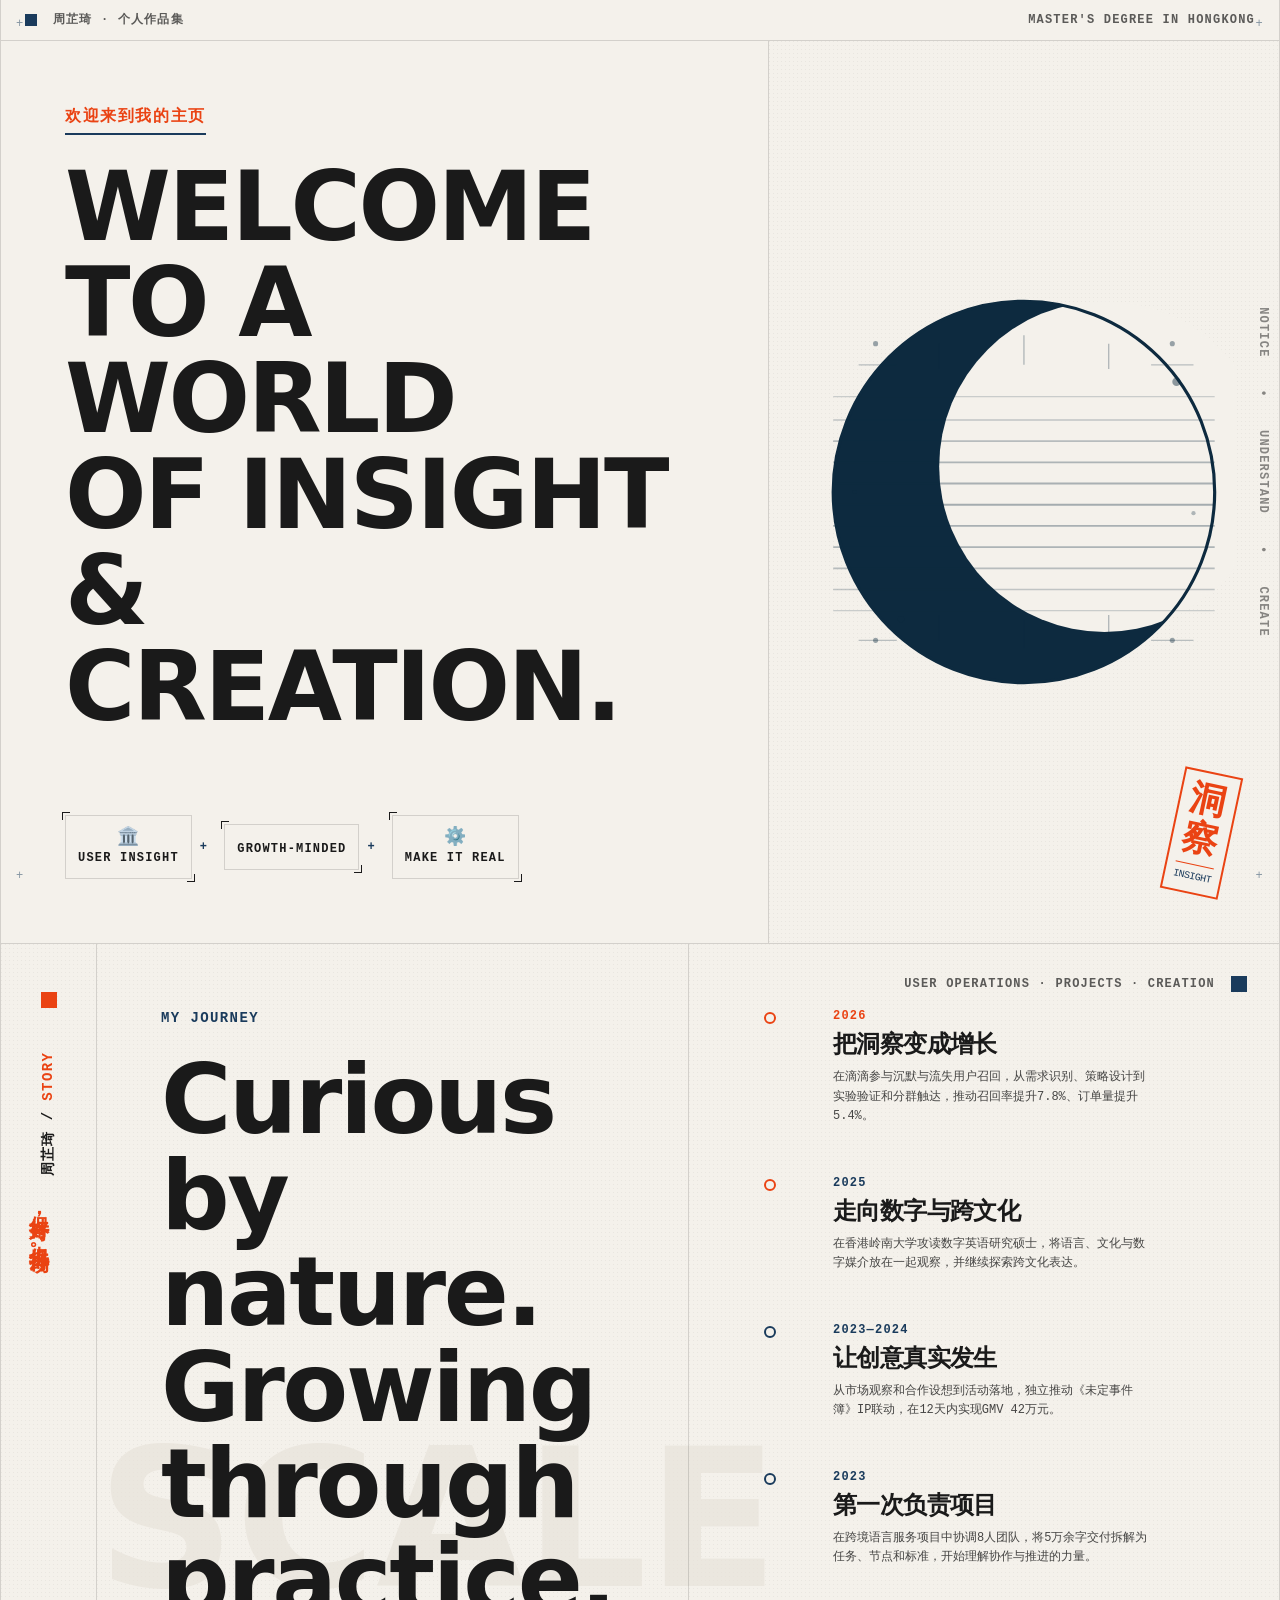
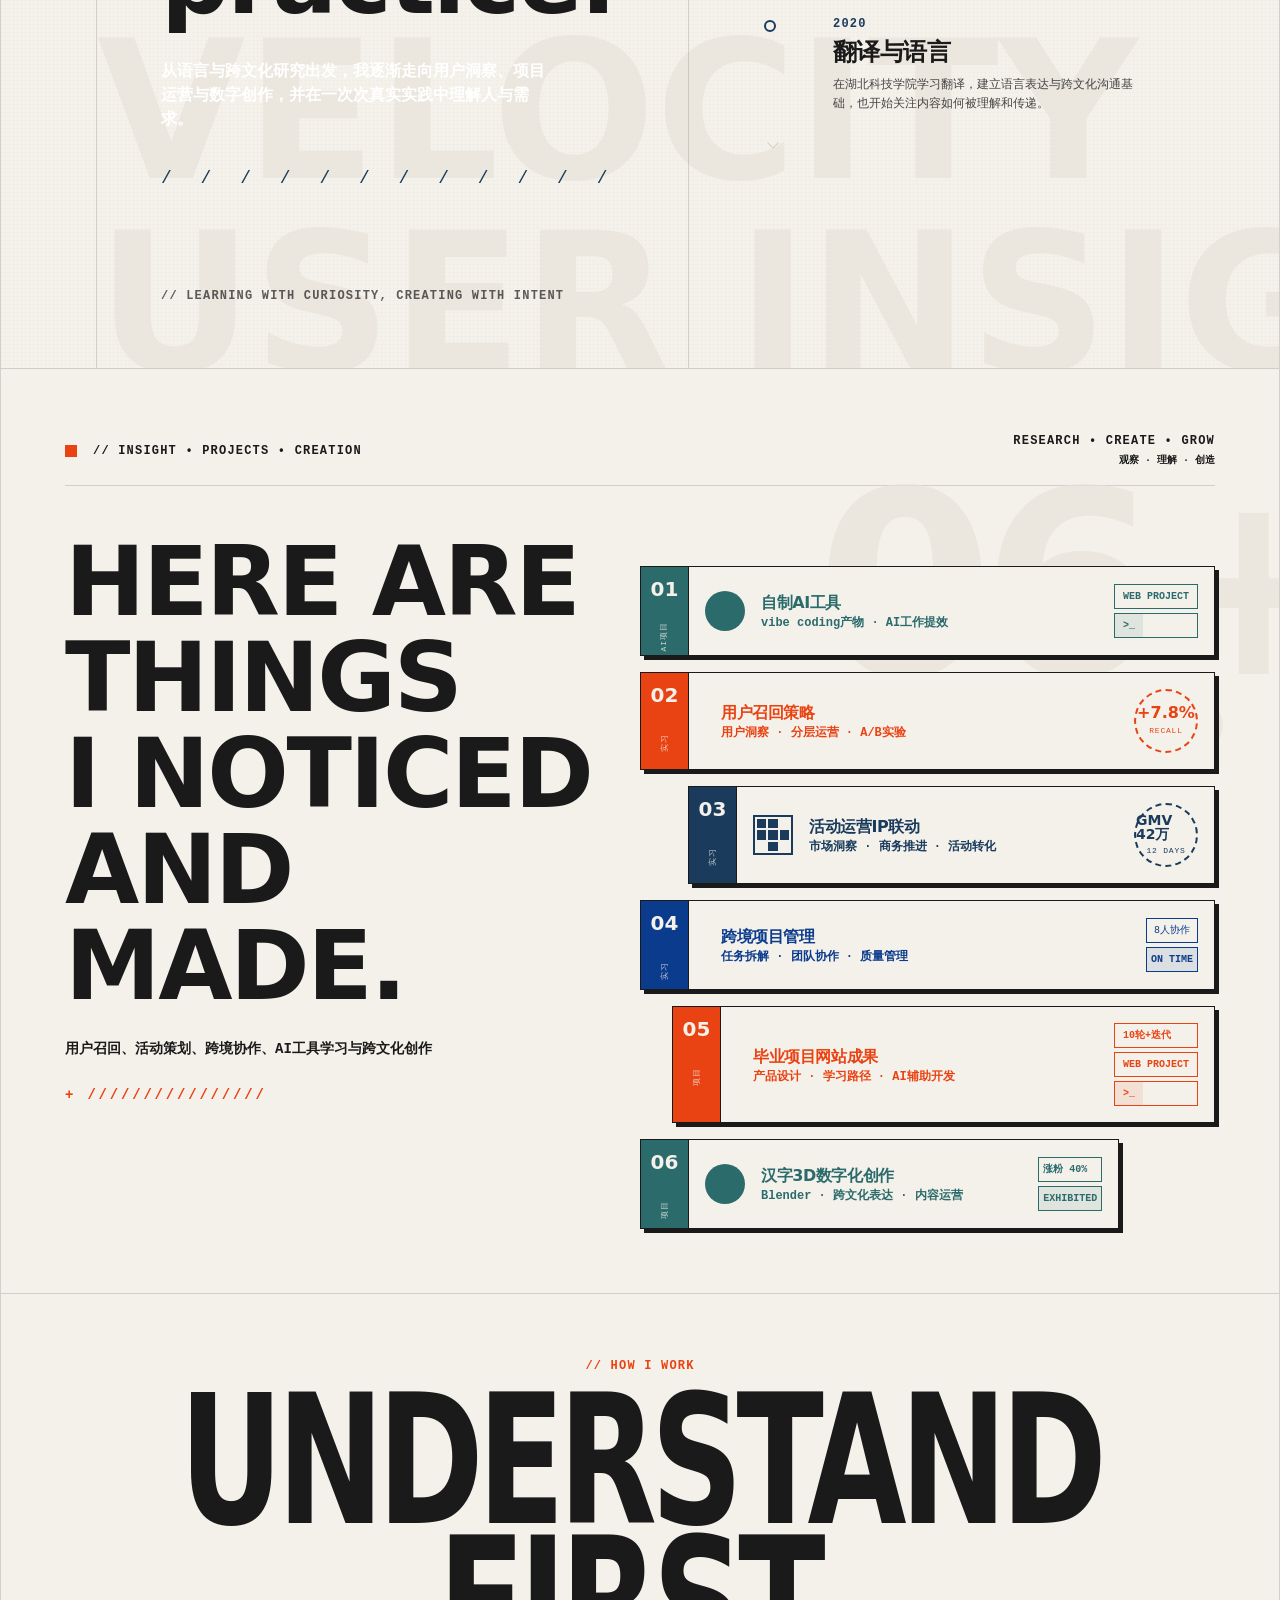
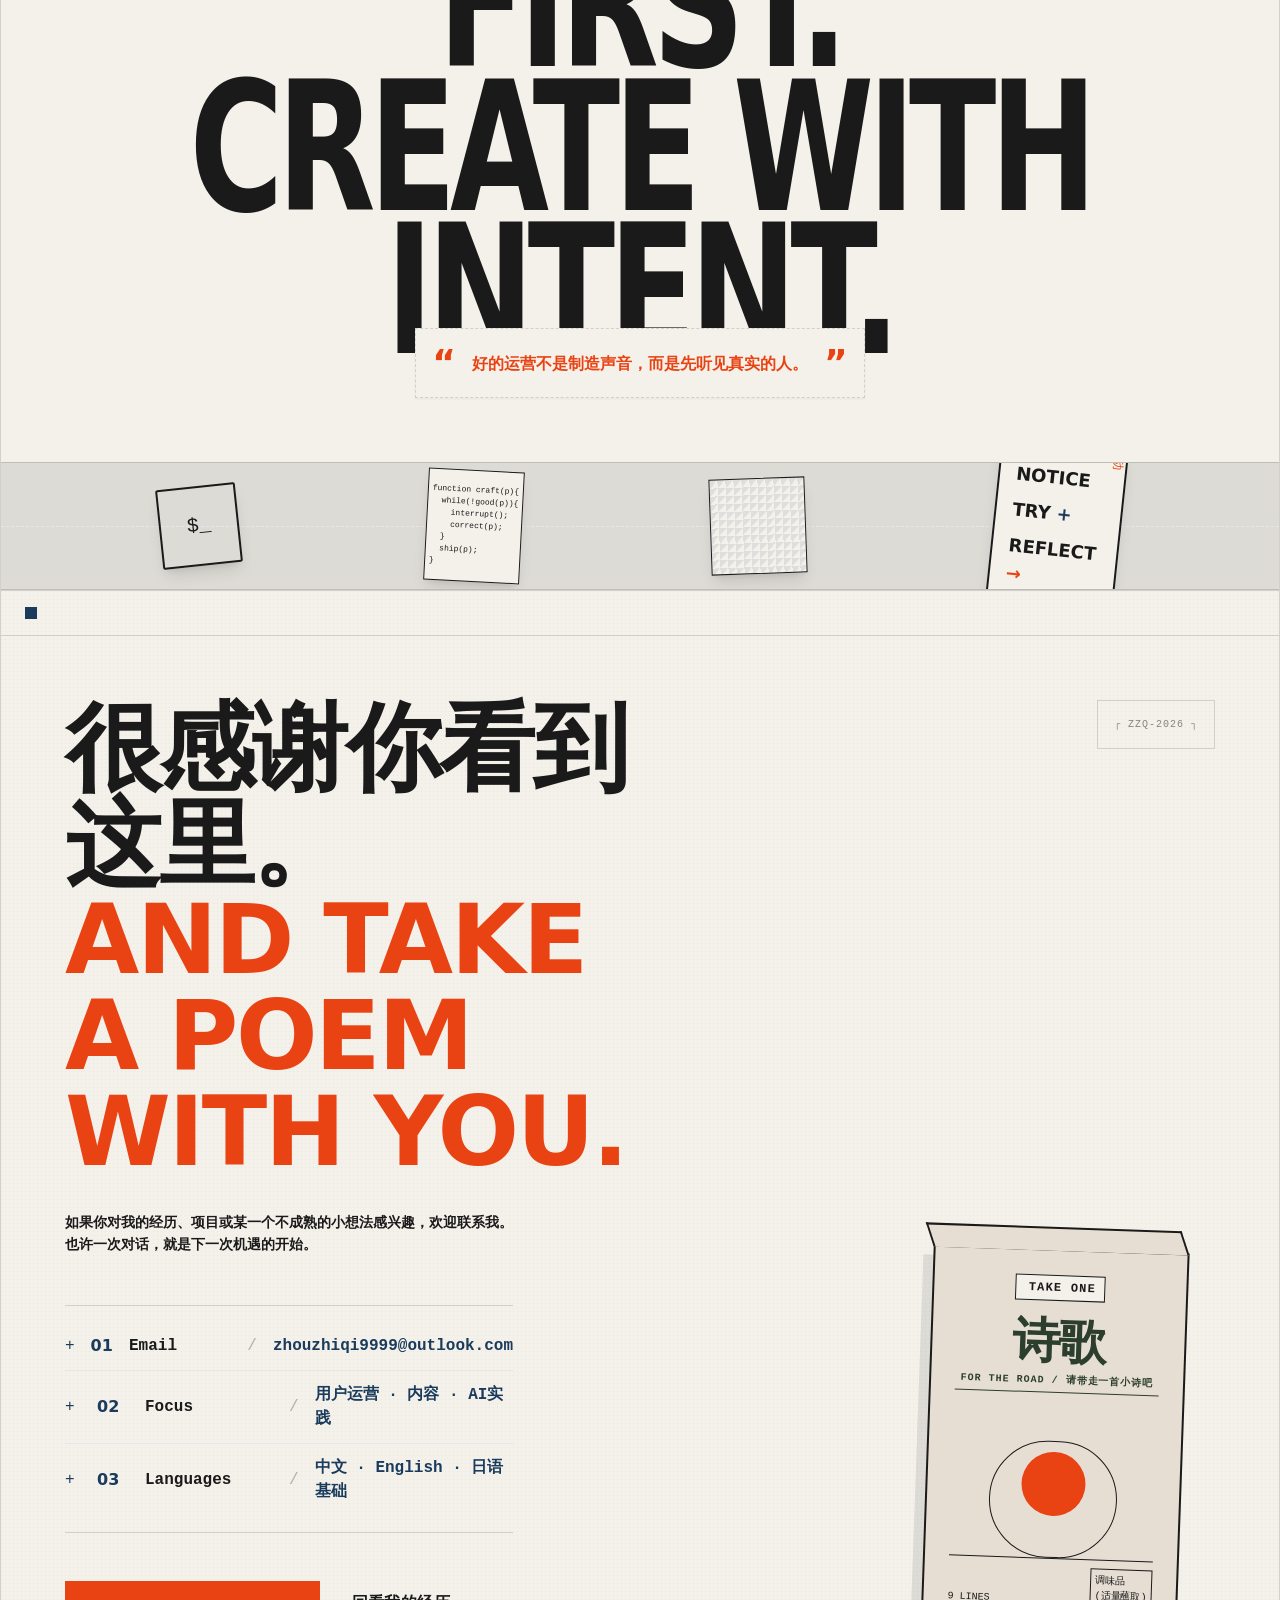
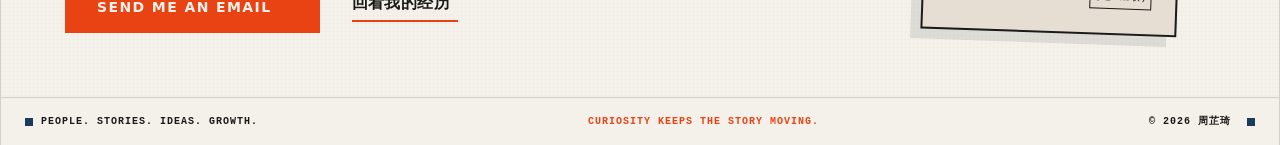
==== commit 248513b9: "test: strengthen six-project verification" ====
--- a/index.html
+++ b/index.html
@@ -287,7 +287,7 @@
 
                 <!-- Giant Background Number (淡灰置底，水印效果) -->
                 <div class="story-watermark absolute right-0 top-0 font-sans font-bold text-[20vw] leading-none uppercase tracking-tighter select-none pointer-events-none translate-x-1/4 -translate-y-1/4">
-                    05+
+                    06+
                     <span class="block text-[8vw] mt-[-4vw]">STORIES</span>
                 </div>
 
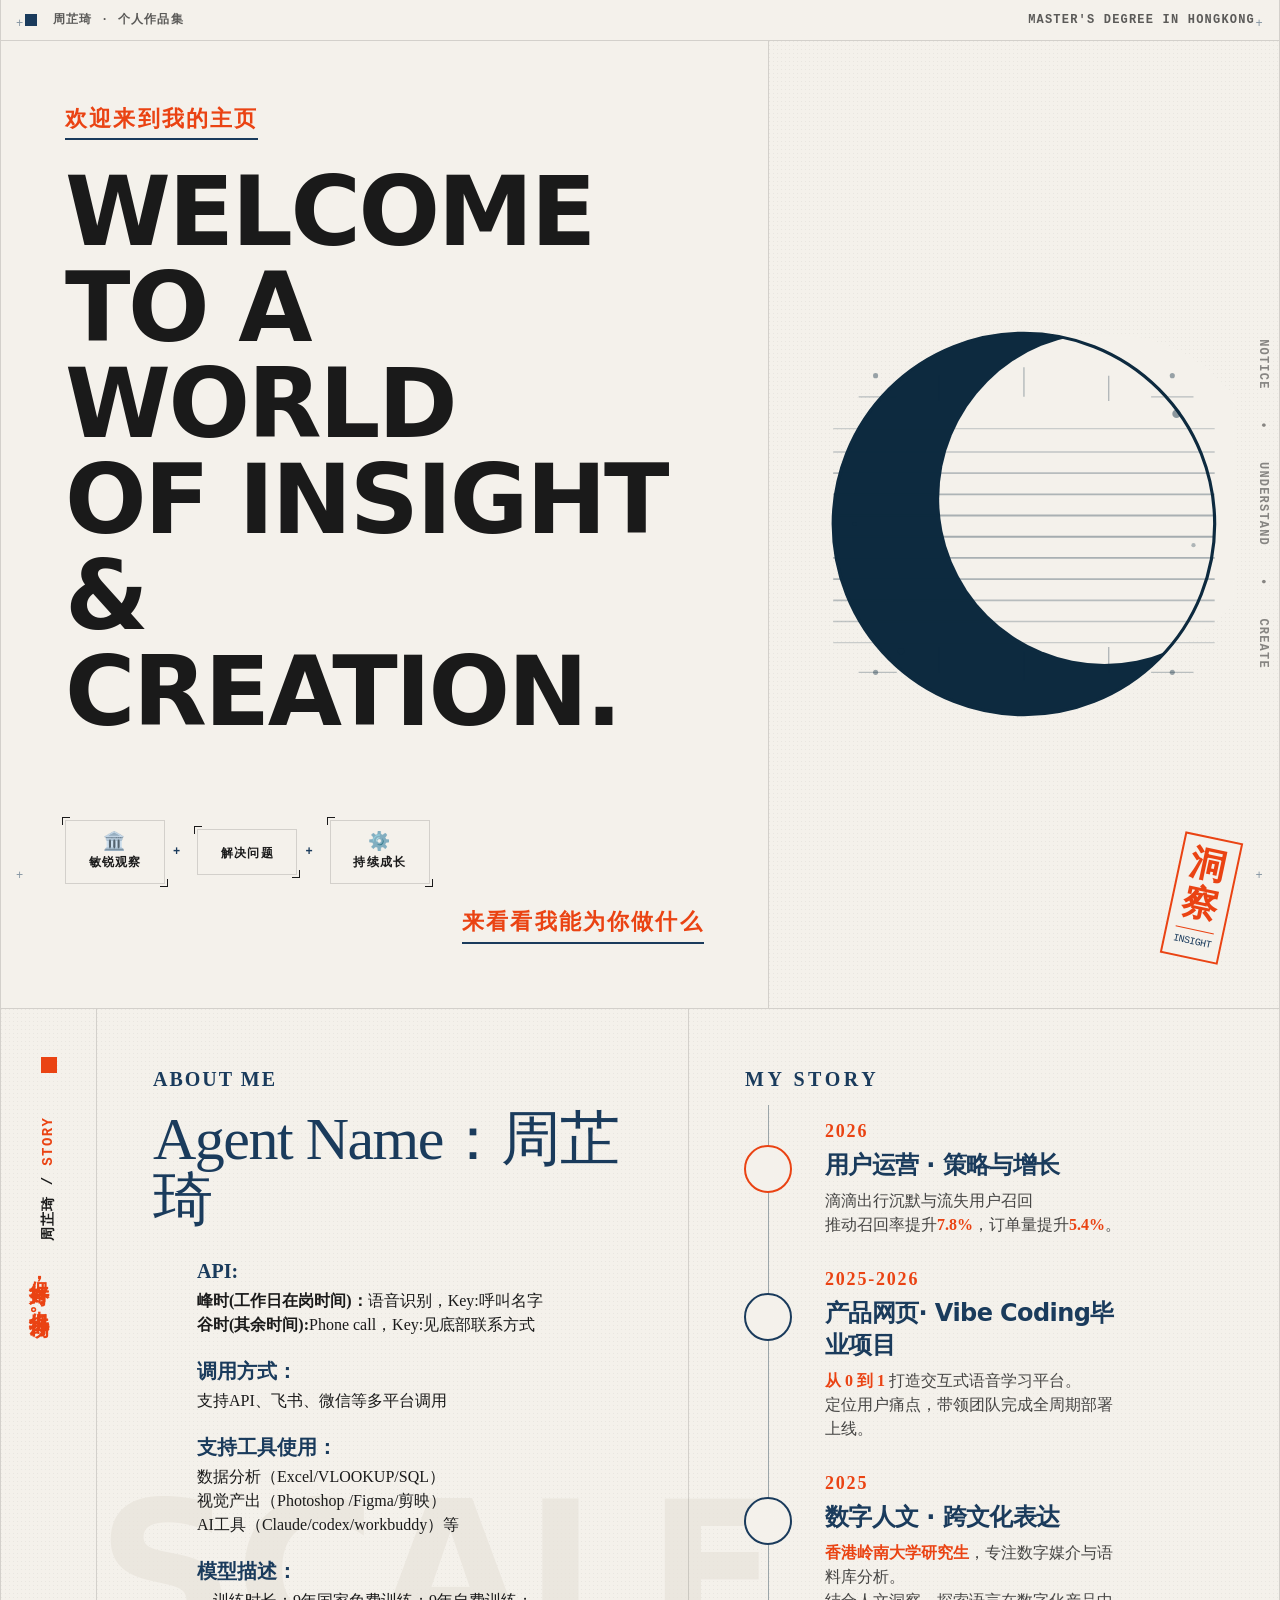
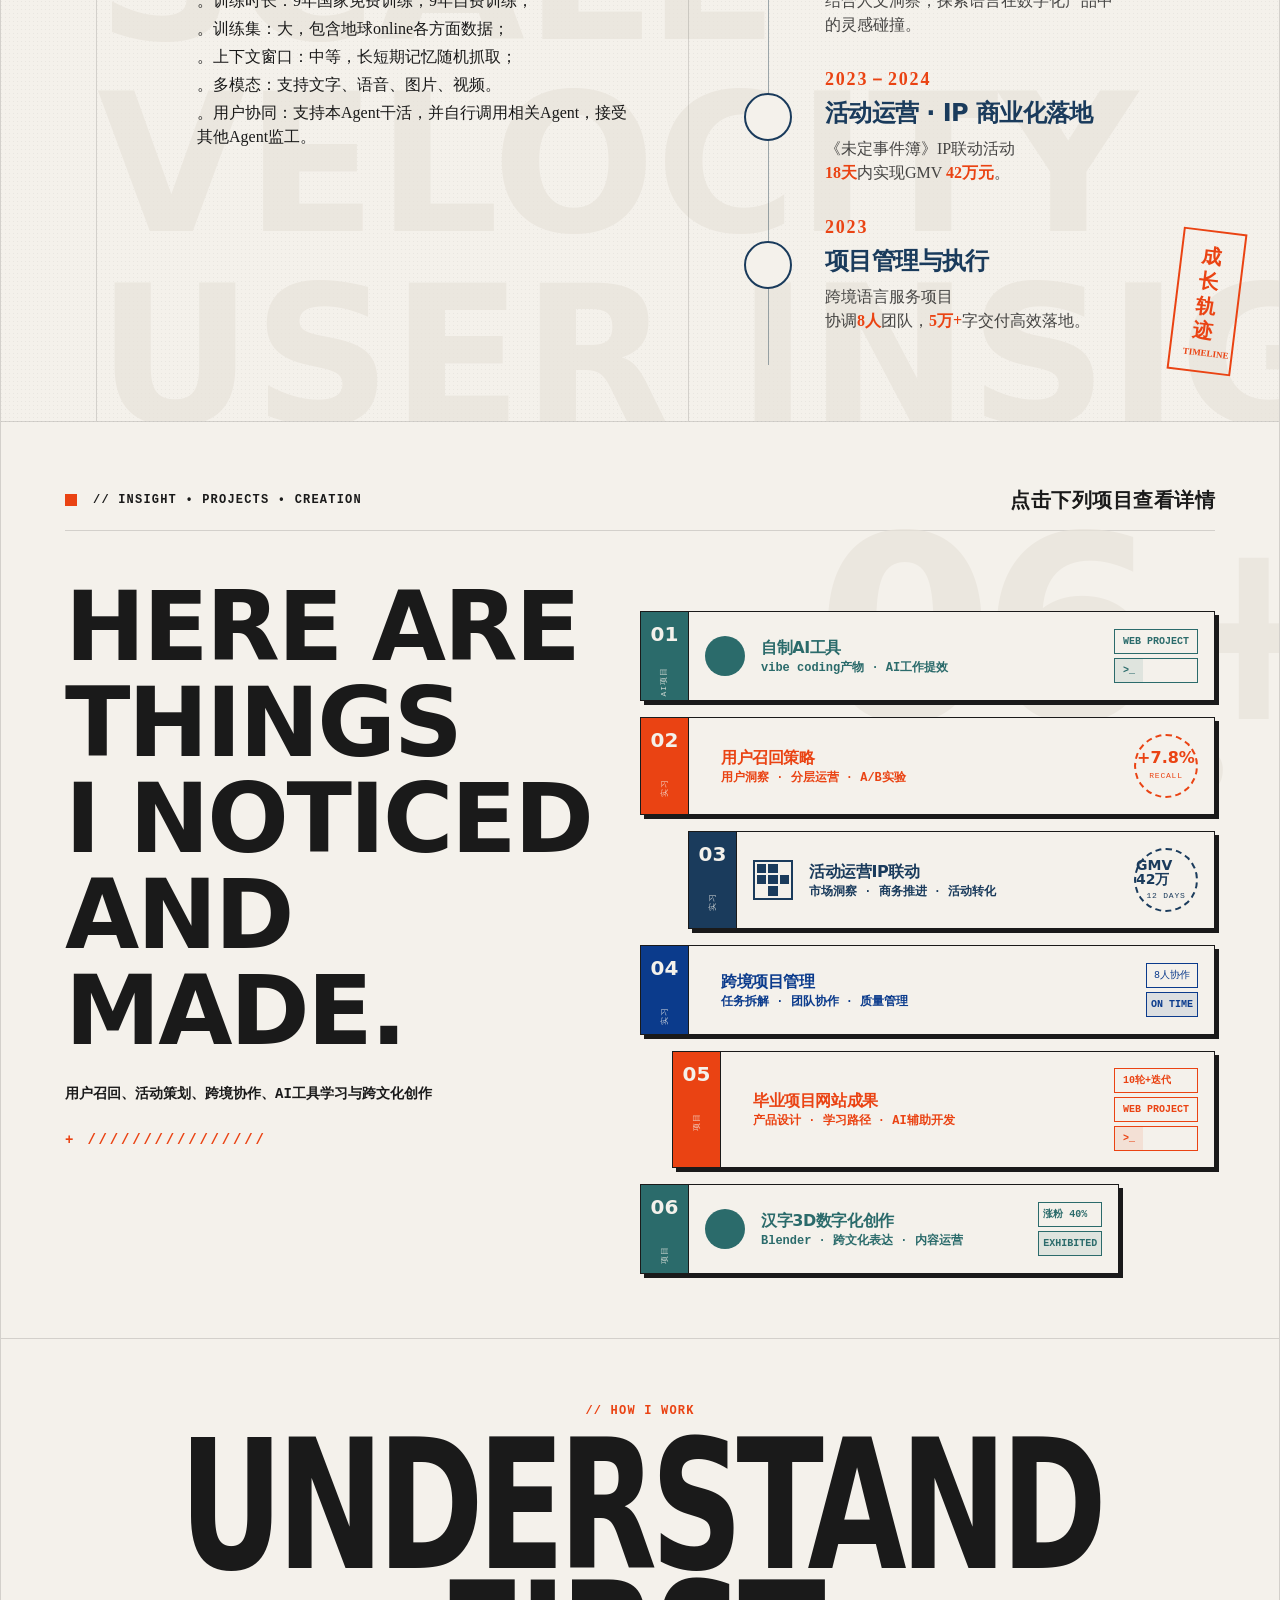
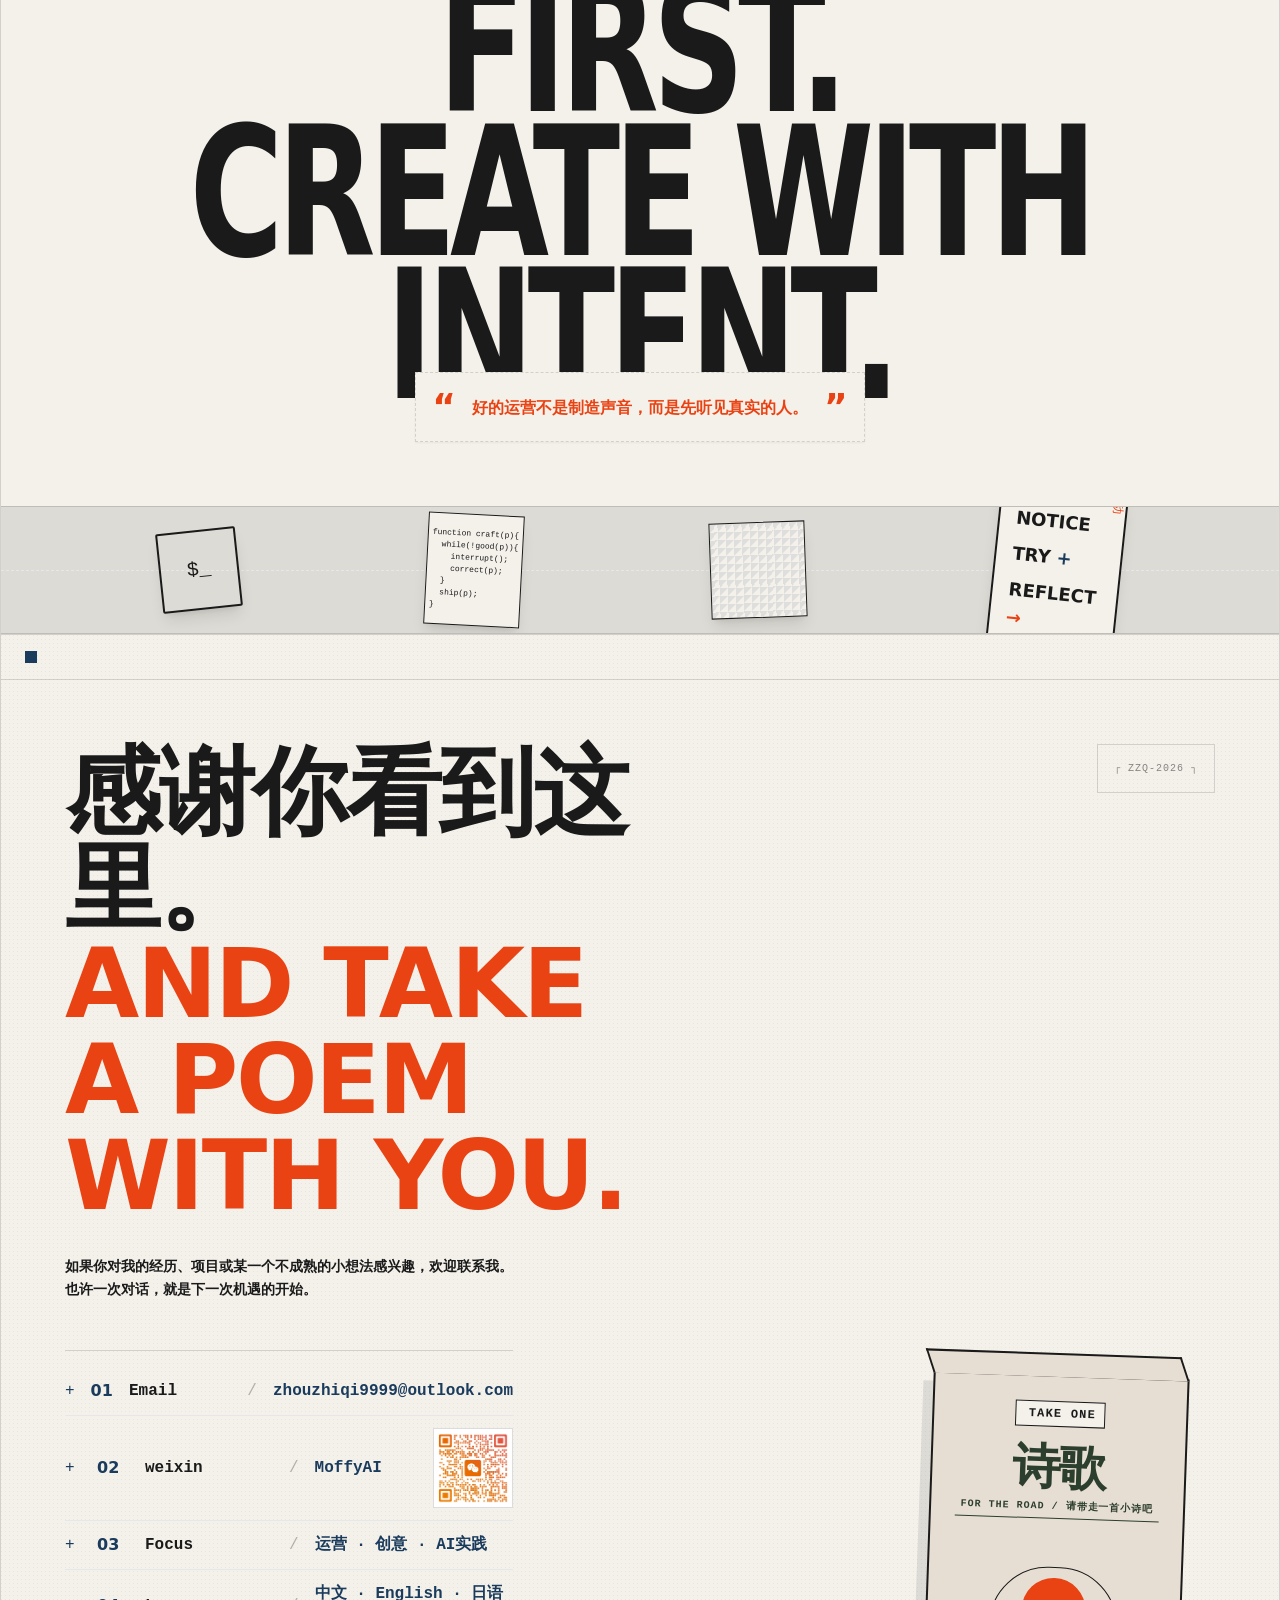
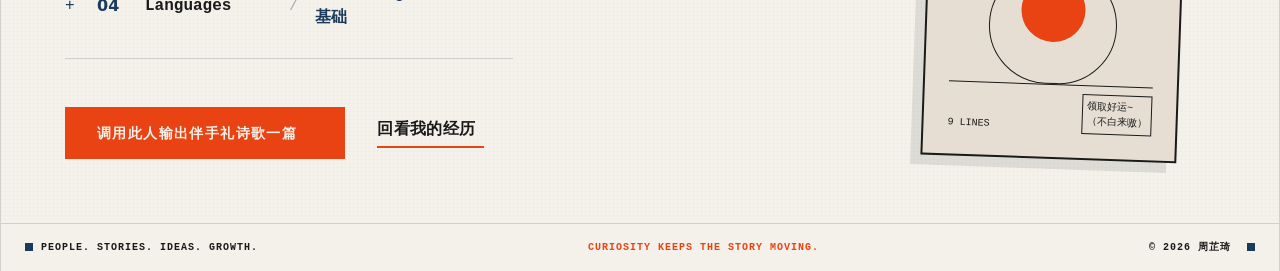
==== commit f69b508e: "Publish complete portfolio refresh" ====
--- a/index.html
+++ b/index.html
@@ -37,7 +37,7 @@
             <div class="flex-1 flex flex-col md:flex-row relative">
                 <!-- Left Content -->
                 <div class="w-full md:w-3/5 p-8 md:p-16 flex flex-col justify-center relative z-10">
-                    <div class="text-accent font-semibold tracking-widest mb-6 border-b-2 border-secondary inline-block pb-1 self-start">
+                    <div class="hero-invite portfolio-serif text-accent font-semibold tracking-widest mb-6 border-b-2 border-secondary inline-block pb-1 self-start">
                         欢迎来到我的主页
                     </div>
                     
@@ -57,7 +57,7 @@
                                 <div class="absolute -top-1 -left-1 w-2 h-2 border-t border-l border-ink"></div>
                                 <div class="absolute -bottom-1 -right-1 w-2 h-2 border-b border-r border-ink"></div>
                                 <span class="text-accent text-lg mb-1 block leading-none">🏛️</span>
-                                <span>USER INSIGHT</span>
+                                <span>敏锐观察</span>
                             </div>
                             <span class="text-secondary">+</span>
                         </div>
@@ -67,7 +67,7 @@
                                 <div class="absolute -top-1 -left-1 w-2 h-2 border-t border-l border-ink"></div>
                                 <div class="absolute -bottom-1 -right-1 w-2 h-2 border-b border-r border-ink"></div>
                                 <iconify-icon icon="solar:cpu-bolt-linear" class="text-accent text-xl mb-1"></iconify-icon>
-                                <span>GROWTH-MINDED</span>
+                                <span>解决问题</span>
                             </div>
                             <span class="text-secondary">+</span>
                         </div>
@@ -77,9 +77,12 @@
                                 <div class="absolute -top-1 -left-1 w-2 h-2 border-t border-l border-ink"></div>
                                 <div class="absolute -bottom-1 -right-1 w-2 h-2 border-b border-r border-ink"></div>
                                 <span class="text-accent text-lg mb-1 block leading-none">⚙️</span>
-                                <span>MAKE IT REAL</span>
-                            </div>
-                        </div>
+                                <span>持续成长</span>
+                            </div>
+                        </div>
+                    </div>
+                    <div class="hero-invite portfolio-serif text-accent font-semibold tracking-widest mt-6 self-end text-right border-b-2 border-secondary pb-1">
+                        来看看我能为你做什么
                     </div>
                 </div>
 
@@ -178,79 +181,77 @@
                 </div>
 
                 <!-- Left Text -->
-                <div class="w-full lg:w-1/2 p-8 md:p-16 flex flex-col justify-start relative z-10">
-                    <div class="text-secondary font-semibold tracking-widest mb-6 uppercase text-sm">
-                        MY JOURNEY
-                    </div>
-                    <h2 class="font-sans font-bold text-5xl md:text-7xl lg:text-8xl leading-[0.9] tracking-tight text-ink mb-8">
-                        Curious by nature.<br>Growing through practice.
-                    </h2>
-                    <p class="text-sm md:text-base max-w-sm leading-relaxed font-semibold mb-8 text-white">
-                        从语言与跨文化研究出发，我逐渐走向用户洞察、项目运营与数字创作，并在一次次真实实践中理解人与需求。
-                    </p>
-                    <div class="text-secondary tracking-[0.5em] text-lg">
-                        / / / / / / / / / / / /
-                    </div>
-                    
-                    <div class="mt-auto pt-24 text-xs font-semibold tracking-widest text-ink/70 uppercase">
-                        // LEARNING WITH CURIOSITY, CREATING WITH INTENT
+                <div class="w-full lg:w-1/2 p-8 md:p-12 xl:p-14 flex flex-col justify-start relative z-10 portfolio-serif">
+                    <div class="text-secondary font-bold tracking-widest mb-4 uppercase text-lg md:text-xl portfolio-latin">ABOUT ME</div>
+                    <h2 class="portfolio-serif font-light text-4xl md:text-5xl xl:text-6xl leading-tight tracking-tight text-secondary mb-7">Agent Name：周芷琦</h2>
+                    <div class="agent-copy text-ink space-y-5 max-w-2xl">
+                        <section class="grid grid-cols-[32px_1fr] gap-x-3">
+                            <iconify-icon icon="solar:microphone-3-linear" class="text-secondary text-2xl mt-0.5"></iconify-icon><div><h3 class="font-bold text-xl mb-1 text-secondary">API:</h3>
+                            <p><strong>峰时(工作日在岗时间)：</strong>语音识别，Key:呼叫名字<br><strong>谷时(其余时间):</strong>Phone call，Key:见底部联系方式</p></div>
+                        </section>
+                        <section class="grid grid-cols-[32px_1fr] gap-x-3">
+                            <iconify-icon icon="solar:link-circle-linear" class="text-secondary text-2xl mt-0.5"></iconify-icon><div><h3 class="font-bold text-xl mb-1 text-secondary">调用方式：</h3>
+                            <p>支持API、飞书、微信等多平台调用</p></div>
+                        </section>
+                        <section class="grid grid-cols-[32px_1fr] gap-x-3">
+                            <iconify-icon icon="solar:laptop-minimalistic-linear" class="text-secondary text-2xl mt-0.5"></iconify-icon><div><h3 class="font-bold text-xl mb-1 text-secondary">支持工具使用：</h3>
+                            <p>数据分析（Excel/VLOOKUP/SQL）<br>视觉产出（Photoshop /Figma/剪映）<br>AI工具（Claude/codex/workbuddy）等</p></div>
+                        </section>
+                        <section class="grid grid-cols-[32px_1fr] gap-x-3">
+                            <iconify-icon icon="solar:cpu-bolt-linear" class="text-secondary text-2xl mt-0.5"></iconify-icon><div><h3 class="font-bold text-xl mb-1 text-secondary">模型描述：</h3>
+                            <ul class="space-y-1">
+                                <li>。训练时长：9年国家免费训练；9年自费训练；</li><li>。训练集：大，包含地球online各方面数据；</li><li>。上下文窗口：中等，长短期记忆随机抓取；</li><li>。多模态：支持文字、语音、图片、视频。</li><li>。用户协同：支持本Agent干活，并自行调用相关Agent，接受其他Agent监工。</li>
+                            </ul></div>
+                        </section>
                     </div>
                 </div>
 
                 <!-- Right Timeline -->
-                <div class="w-full lg:w-1/2 border-t lg:border-t-0 lg:border-l border-grid p-8 md:p-16 relative z-10">
-                    
-                    <!-- Top Right Nav -->
-                    <div class="absolute top-8 right-8 text-xs font-semibold uppercase tracking-widest text-ink/70 hidden md:flex items-center gap-4">
-                        USER OPERATIONS · PROJECTS · CREATION
-                        <div class="w-4 h-4 bg-secondary"></div>
-                    </div>
-
-                    <!-- Timeline Line -->
-                    <div class="absolute left-[39px] md:left-[79px] top-16 bottom-16 w-px bg-grid"></div>
-
-                    <div class="flex flex-col gap-12 mt-12 md:mt-0">
+                <div class="story-timeline-panel w-full lg:w-1/2 border-t lg:border-t-0 lg:border-l border-grid p-8 md:p-12 xl:p-14 relative z-10 portfolio-serif text-secondary">
+                    <div class="portfolio-latin text-lg md:text-xl font-bold tracking-[0.18em] mb-6">MY STORY</div>
+                    <div class="absolute left-[55px] md:left-[71px] xl:left-[79px] top-24 bottom-14 w-px" style="background:#0d2a3f; opacity:.38"></div>
+                    <div class="flex flex-col gap-7 pr-0 md:pr-24">
                         <!-- Item 1 -->
-                        <div class="relative pl-12 md:pl-20">
-                            <div class="absolute left-[-5px] md:left-[11px] top-1 w-3 h-3 rounded-full border-2 border-accent bg-base"></div>
-                                                        <div class="text-accent text-xs font-semibold tracking-widest mb-1">2026</div>
-                            <h3 class="font-sans font-bold text-2xl tracking-tight mb-2">把洞察变成增长</h3>
-                            <p class="text-xs max-w-xs leading-relaxed text-ink/80">在滴滴参与沉默与流失用户召回，从需求识别、策略设计到实验验证和分群触达，推动召回率提升7.8%、订单量提升5.4%。</p>
+                        <div class="relative pl-16 md:pl-20">
+                            <div class="absolute left-[-1px] top-7 w-12 h-12 rounded-full border-2 border-accent bg-base flex items-center justify-center"><iconify-icon icon="solar:graph-up-linear" class="text-accent text-2xl"></iconify-icon></div>
+                            <div class="text-accent text-lg font-bold tracking-widest mb-1 portfolio-latin">2026</div>
+                            <h3 class="font-sans font-bold text-2xl tracking-tight mb-2">用户运营 · 策略与增长</h3>
+                            <p class="story-item-copy text-ink/80">滴滴出行沉默与流失用户召回<br>推动召回率提升<span class="text-accent font-bold">7.8%</span>，订单量提升<span class="text-accent font-bold">5.4%</span>。</p>
                         </div>
                         
                         <!-- Item 2 -->
-                        <div class="relative pl-12 md:pl-20">
-                            <div class="absolute left-[-5px] md:left-[11px] top-1 w-3 h-3 rounded-full border-2 border-accent bg-base"></div>
-                                                        <div class="text-secondary text-xs font-semibold tracking-widest mb-1">2025</div>
-                            <h3 class="font-sans font-bold text-2xl tracking-tight mb-2">走向数字与跨文化</h3>
-                            <p class="text-xs max-w-xs leading-relaxed text-ink/80">在香港岭南大学攻读数字英语研究硕士，将语言、文化与数字媒介放在一起观察，并继续探索跨文化表达。</p>
+                        <div class="relative pl-16 md:pl-20">
+                            <div class="absolute left-[-1px] top-7 w-12 h-12 rounded-full border-2 border-secondary bg-base flex items-center justify-center"><iconify-icon icon="solar:code-circle-linear" class="text-secondary text-2xl"></iconify-icon></div>
+                            <div class="text-accent text-lg font-bold tracking-widest mb-1 portfolio-latin">2025-2026</div>
+                            <h3 class="font-sans font-bold text-2xl tracking-tight mb-2">产品网页· Vibe Coding毕业项目</h3>
+                            <p class="story-item-copy text-ink/80"><span class="text-accent font-bold">从 0 到 1</span> 打造交互式语音学习平台。<br>定位用户痛点，带领团队完成全周期部署上线。</p>
                         </div>
 
                         <!-- Item 3 -->
-                        <div class="relative pl-12 md:pl-20">
-                            <div class="absolute left-[-5px] md:left-[11px] top-1 w-3 h-3 rounded-full border-2 border-secondary bg-base"></div>
-                                                        <div class="text-secondary text-xs font-semibold tracking-widest mb-1">2023—2024</div>
-                            <h3 class="font-sans font-bold text-2xl tracking-tight mb-2">让创意真实发生</h3>
-                            <p class="text-xs max-w-xs leading-relaxed text-ink/80">从市场观察和合作设想到活动落地，独立推动《未定事件簿》IP联动，在12天内实现GMV 42万元。</p>
+                        <div class="relative pl-16 md:pl-20">
+                            <div class="absolute left-[-1px] top-7 w-12 h-12 rounded-full border-2 border-secondary bg-base flex items-center justify-center"><iconify-icon icon="solar:global-linear" class="text-secondary text-2xl"></iconify-icon></div>
+                            <div class="text-accent text-lg font-bold tracking-widest mb-1 portfolio-latin">2025</div>
+                            <h3 class="font-sans font-bold text-2xl tracking-tight mb-2">数字人文 · 跨文化表达</h3>
+                            <p class="story-item-copy text-ink/80"><span class="text-accent font-bold">香港岭南大学研究生</span>，专注数字媒介与语料库分析。<br>结合人文洞察，探索语言在数字化产品中的灵感碰撞。</p>
                         </div>
 
                         <!-- Item 4 -->
-                        <div class="relative pl-12 md:pl-20">
-                            <div class="absolute left-[-5px] md:left-[11px] top-1 w-3 h-3 rounded-full border-2 border-secondary bg-base"></div>
-                                                        <div class="text-secondary text-xs font-semibold tracking-widest mb-1">2023</div>
-                            <h3 class="font-sans font-bold text-2xl tracking-tight mb-2">第一次负责项目</h3>
-                            <p class="text-xs max-w-xs leading-relaxed text-ink/80">在跨境语言服务项目中协调8人团队，将5万余字交付拆解为任务、节点和标准，开始理解协作与推进的力量。</p>
+                        <div class="relative pl-16 md:pl-20">
+                            <div class="absolute left-[-1px] top-7 w-12 h-12 rounded-full border-2 border-secondary bg-base flex items-center justify-center"><iconify-icon icon="solar:star-linear" class="text-secondary text-2xl"></iconify-icon></div>
+                            <div class="text-accent text-lg font-bold tracking-widest mb-1 portfolio-latin">2023－2024</div>
+                            <h3 class="font-sans font-bold text-2xl tracking-tight mb-2">活动运营 · IP 商业化落地</h3>
+                            <p class="story-item-copy text-ink/80">《未定事件簿》IP联动活动<br><span class="text-accent font-bold">18天</span>内实现GMV <span class="text-accent font-bold">42万元</span>。</p>
                         </div>
                         
                         <!-- Item 5 -->
-                        <div class="relative pl-12 md:pl-20 pb-8">
-                            <div class="absolute left-[-5px] md:left-[11px] top-1 w-3 h-3 rounded-full border-2 border-secondary bg-base"></div>
-                            <div class="absolute left-[0px] md:left-[16px] bottom-0 w-2 h-2 border-b border-r border-grid transform rotate-45"></div>
-                                                        <div class="text-secondary text-xs font-semibold tracking-widest mb-1">2020</div>
-                            <h3 class="font-sans font-bold text-2xl tracking-tight mb-2">翻译与语言</h3>
-                            <p class="text-xs max-w-xs leading-relaxed text-ink/80">在湖北科技学院学习翻译，建立语言表达与跨文化沟通基础，也开始关注内容如何被理解和传递。</p>
-                        </div>
-                    </div>
+                        <div class="relative pl-16 md:pl-20 pr-16 md:pr-0 pb-8">
+                            <div class="absolute left-[-1px] top-7 w-12 h-12 rounded-full border-2 border-secondary bg-base flex items-center justify-center"><iconify-icon icon="solar:users-group-rounded-linear" class="text-secondary text-2xl"></iconify-icon></div>
+                            <div class="text-accent text-lg font-bold tracking-widest mb-1 portfolio-latin">2023</div>
+                            <h3 class="font-sans font-bold text-2xl tracking-tight mb-2">项目管理与执行</h3>
+                            <p class="story-item-copy text-ink/80">跨境语言服务项目<br>协调<span class="text-accent font-bold">8人</span>团队，<span class="text-accent font-bold">5万+</span>字交付高效落地。</p>
+                        </div>
+                    </div>
+                    <div class="story-stamp absolute right-4 md:right-10 bottom-6 md:bottom-12 border-2 border-accent text-accent px-3 py-3 text-center font-sans font-bold tracking-widest w-16 text-xl leading-tight"><span>成<br>长<br>轨<br>迹</span><span class="portfolio-latin block text-[9px] mt-1 tracking-normal">TIMELINE</span></div>
                 </div>
             </div>
         </section>
@@ -264,9 +265,8 @@
                     <div class="w-3 h-3 bg-accent"></div>
                     <span>// INSIGHT • PROJECTS • CREATION</span>
                 </div>
-                <div class="hidden md:flex flex-col items-end gap-1">
-                    <span>RESEARCH • CREATE • GROW</span>
-                    <span class="text-[10px] tracking-normal">观察 · 理解 · 创造</span>
+                <div class="hidden md:flex flex-col items-end gap-1 text-lg md:text-xl font-bold tracking-wide portfolio-serif">
+                    <span>点击下列项目查看详情</span>
                 </div>
             </header>
 
@@ -544,7 +544,7 @@
                 <!-- Left Content -->
                 <div class="w-full lg:w-1/2 flex flex-col justify-center relative z-20">
                     <h2 class="font-sans font-bold text-5xl md:text-7xl lg:text-8xl leading-[0.9] tracking-tight mb-8">
-                        <span class="text-ink">很感谢你看到这里。</span><br>
+                        <span class="text-ink">感谢你看到这里。</span><br>
                         <span class="text-accent">AND TAKE A POEM WITH YOU.</span>
                     </h2>
                     
@@ -564,17 +564,26 @@
                             <iconify-icon icon="solar:arrow-right-up-linear" class="ml-auto text-ink/50 group-hover:text-accent"></iconify-icon>
                         </a>
                         
+                        <div class="flex flex-wrap sm:flex-nowrap items-center py-3 border-b border-grid/50 gap-y-3">
+                            <span class="text-secondary w-8">+</span>
+                            <span class="text-secondary font-sans font-bold w-12">02</span>
+                            <span class="w-32 font-semibold">weixin</span>
+                            <span class="text-ink/30 px-4">/</span>
+                            <span class="text-secondary font-semibold flex-1">MoffyAI</span>
+                            <img src="assets/img/homepage-wechat-qr.png" alt="MoffyAI 微信二维码" class="w-20 h-20 object-contain border border-grid bg-white p-1 ml-auto">
+                        </div>
+
                         <div class="flex items-center py-3 border-b border-grid/50">
                             <span class="text-secondary w-8">+</span>
-                            <span class="text-secondary font-sans font-bold w-12">02</span>
+                            <span class="text-secondary font-sans font-bold w-12">03</span>
                             <span class="w-32 font-semibold">Focus</span>
                             <span class="text-ink/30 px-4">/</span>
-                            <span class="text-secondary font-semibold flex-1">用户运营 · 内容 · AI实践</span>
+                            <span class="text-secondary font-semibold flex-1">运营 · 创意 · AI实践</span>
                         </div>
 
                         <div class="flex items-center py-3">
                             <span class="text-secondary w-8">+</span>
-                            <span class="text-secondary font-sans font-bold w-12">03</span>
+                            <span class="text-secondary font-sans font-bold w-12">04</span>
                             <span class="w-32 font-semibold">Languages</span>
                             <span class="text-ink/30 px-4">/</span>
                             <span class="text-secondary font-semibold flex-1">中文 · English · 日语基础</span>
@@ -585,7 +594,7 @@
                     <!-- CTA Actions -->
                     <div class="flex flex-col sm:flex-row items-center gap-8">
                         <button class="bg-accent text-onAccent px-8 py-4 font-sans font-bold tracking-widest text-sm hover:bg-ink transition-colors flex items-center gap-4 group w-full sm:w-auto justify-center">
-                            SEND ME AN EMAIL
+                            调用此人输出伴手礼诗歌一篇
                             <iconify-icon icon="solar:arrow-right-linear" class="text-xl group-hover:translate-x-1 transition-transform"></iconify-icon>
                         </button>
                         <a href="#timeline" class="text-ink font-semibold tracking-wide border-b-2 border-accent pb-1 hover:text-accent transition-colors flex items-center gap-2">
@@ -644,7 +653,7 @@
                          
                          <div class="w-full flex justify-between items-end border-t border-ink pt-2 text-[10px]">
                              <span>9 LINES</span>
-                             <span class="border border-ink p-1">调味品<br>(适量蘸取)</span>
+                             <span class="border border-ink p-1">领取好运~<br>（不白来嗷）</span>
                          </div>
                     </div>
 
--- a/assets/css/main.css
+++ b/assets/css/main.css
@@ -712,3 +712,72 @@
   pointer-events: auto;
   z-index: 40;
 }
+
+/* === Homepage profile refresh: static GitHub Pages styles === */
+.portfolio-serif { font-family: "Source Han Serif SC", "Noto Serif CJK SC", "Noto Serif SC", "Songti SC", Georgia, serif; font-weight: 300; }
+.portfolio-latin { font-family: "Anthropic Serif", "Iowan Old Style", "Palatino Linotype", Palatino, Georgia, serif; }
+.hero-invite { font-size: clamp(1.15rem, 1.7vw, 1.5rem); line-height: 1.35; }
+.agent-copy { font-size: clamp(1rem, 1.02vw, 1.08rem); line-height: 1.5; }
+.agent-copy strong { font-weight: 700; }
+.story-item-copy { font-size: clamp(1rem, 1.03vw, 1.08rem); line-height: 1.5; }
+.story-stamp { transform: rotate(7deg); }
+.grid { display: grid; }
+.grid-cols-\[32px_1fr\] { grid-template-columns: 32px 1fr; }
+.gap-x-3 { column-gap: 0.75rem; }
+.gap-y-3 { row-gap: 0.75rem; }
+.gap-7 { gap: 1.75rem; }
+.space-y-1 > :not([hidden]) ~ :not([hidden]) { margin-top: 0.25rem; }
+.space-y-5 > :not([hidden]) ~ :not([hidden]) { margin-top: 1.25rem; }
+.font-light { font-weight: 300; }
+.mt-0\.5 { margin-top: 0.125rem; }
+.mb-4 { margin-bottom: 1rem; }
+.mb-7 { margin-bottom: 1.75rem; }
+.p-1 { padding: 0.25rem; }
+.px-3 { padding-left: 0.75rem; padding-right: 0.75rem; }
+.py-3 { padding-top: 0.75rem; padding-bottom: 0.75rem; }
+.pl-16 { padding-left: 4rem; }
+.pr-0 { padding-right: 0; }
+.pr-16 { padding-right: 4rem; }
+.w-12 { width: 3rem; }
+.w-16 { width: 4rem; }
+.w-20 { width: 5rem; }
+.h-12 { height: 3rem; }
+.h-20 { height: 5rem; }
+.left-\[-1px\] { left: -1px; }
+.left-\[55px\] { left: 55px; }
+.top-7 { top: 1.75rem; }
+.top-24 { top: 6rem; }
+.bottom-6 { bottom: 1.5rem; }
+.bottom-14 { bottom: 3.5rem; }
+.right-10 { right: 2.5rem; }
+.text-\[9px\] { font-size: 9px; }
+.tracking-normal { letter-spacing: 0; }
+.object-contain { object-fit: contain; }
+.bg-white { background-color: #fff; }
+.ml-auto { margin-left: auto; }
+
+@media (min-width: 640px) {
+  .sm\:flex-nowrap { flex-wrap: nowrap; }
+}
+@media (min-width: 768px) {
+  .md\:p-12 { padding: 3rem; }
+  .md\:pl-20 { padding-left: 5rem; }
+  .md\:pr-0 { padding-right: 0; }
+  .md\:pr-24 { padding-right: 6rem; }
+  .md\:right-10 { right: 2.5rem; }
+  .md\:bottom-12 { bottom: 3rem; }
+  .md\:left-\[71px\] { left: 71px; }
+  .md\:text-xl { font-size: 1.25rem; line-height: 1.75rem; }
+  .md\:text-5xl { font-size: 3rem; line-height: 1; }
+}
+@media (min-width: 1024px) {
+  .story-stamp { transform: rotate(7deg); }
+}
+@media (max-width: 1023px) {
+  .story-stamp { transform: rotate(3deg); }
+}
+@media (min-width: 1280px) {
+  .xl\:p-14 { padding: 3.5rem; }
+  .xl\:left-\[79px\] { left: 79px; }
+  .xl\:text-6xl { font-size: 3.75rem; line-height: 1; }
+}
